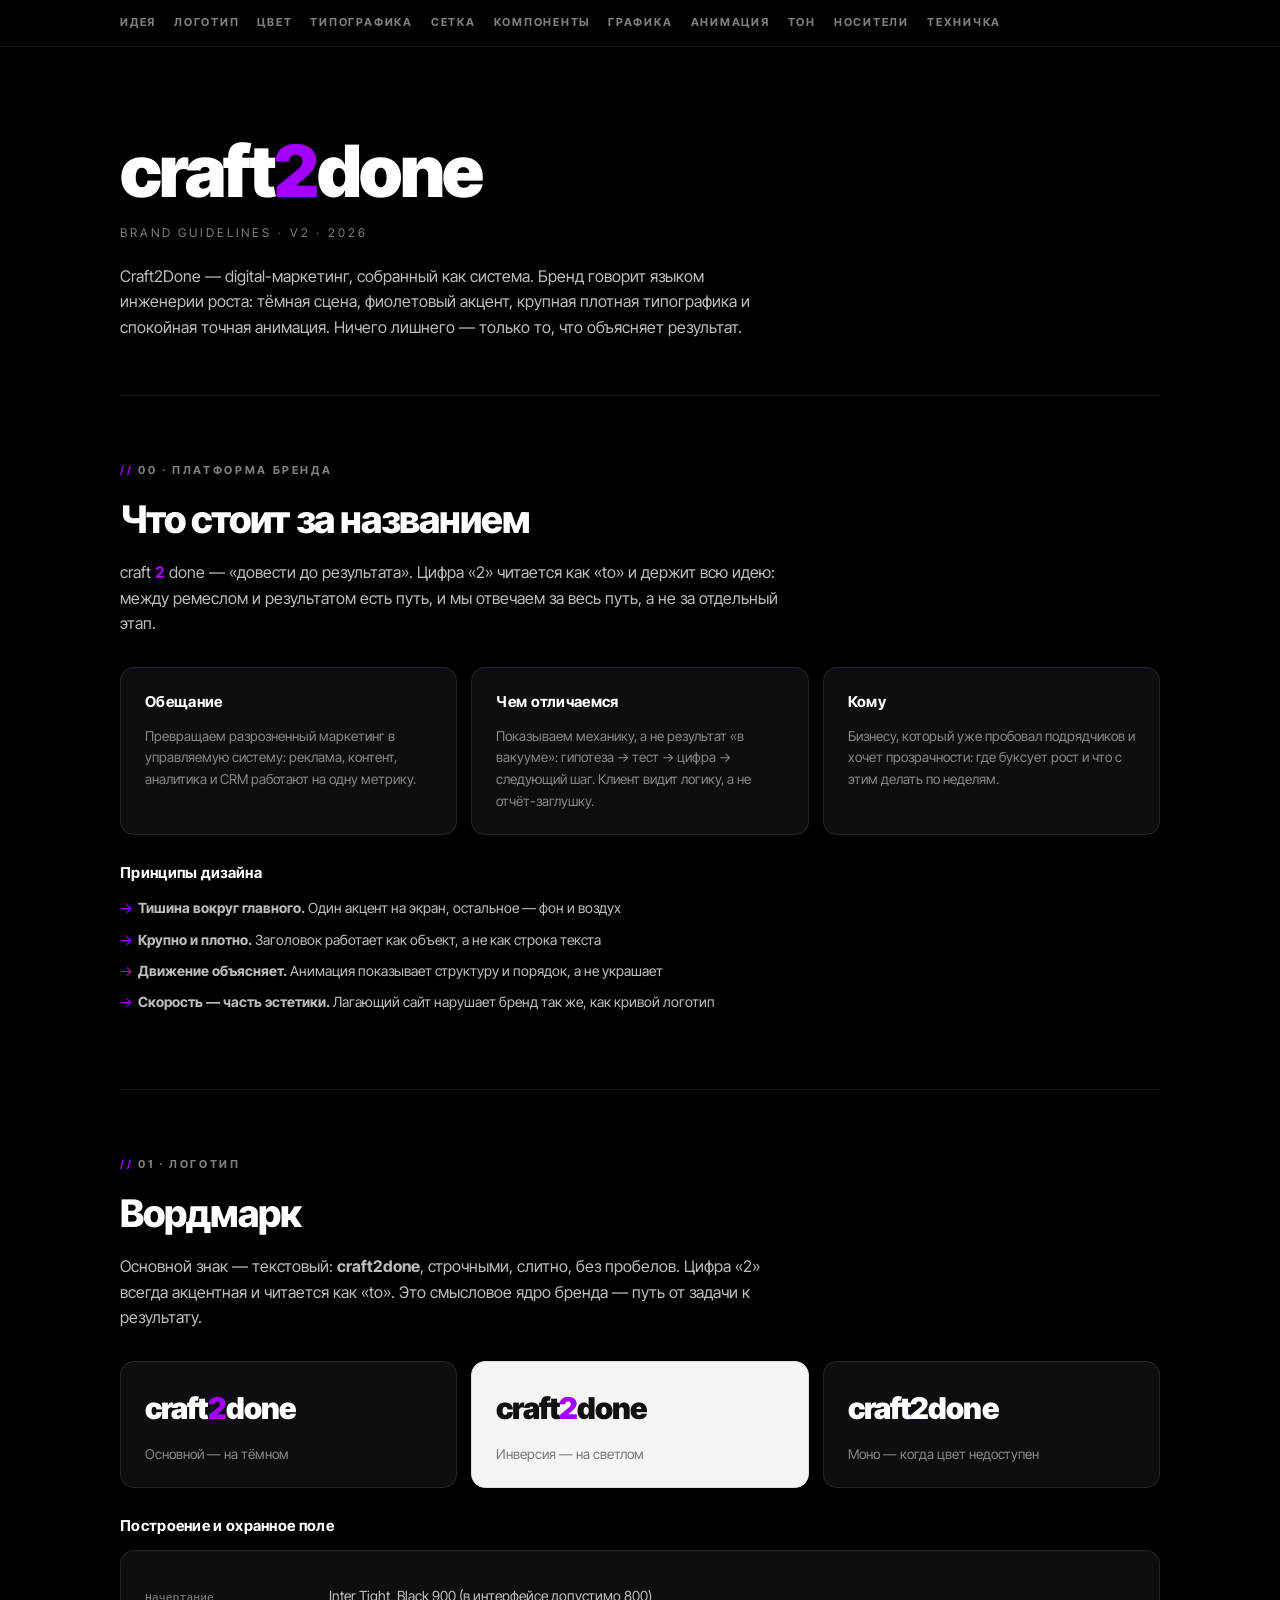
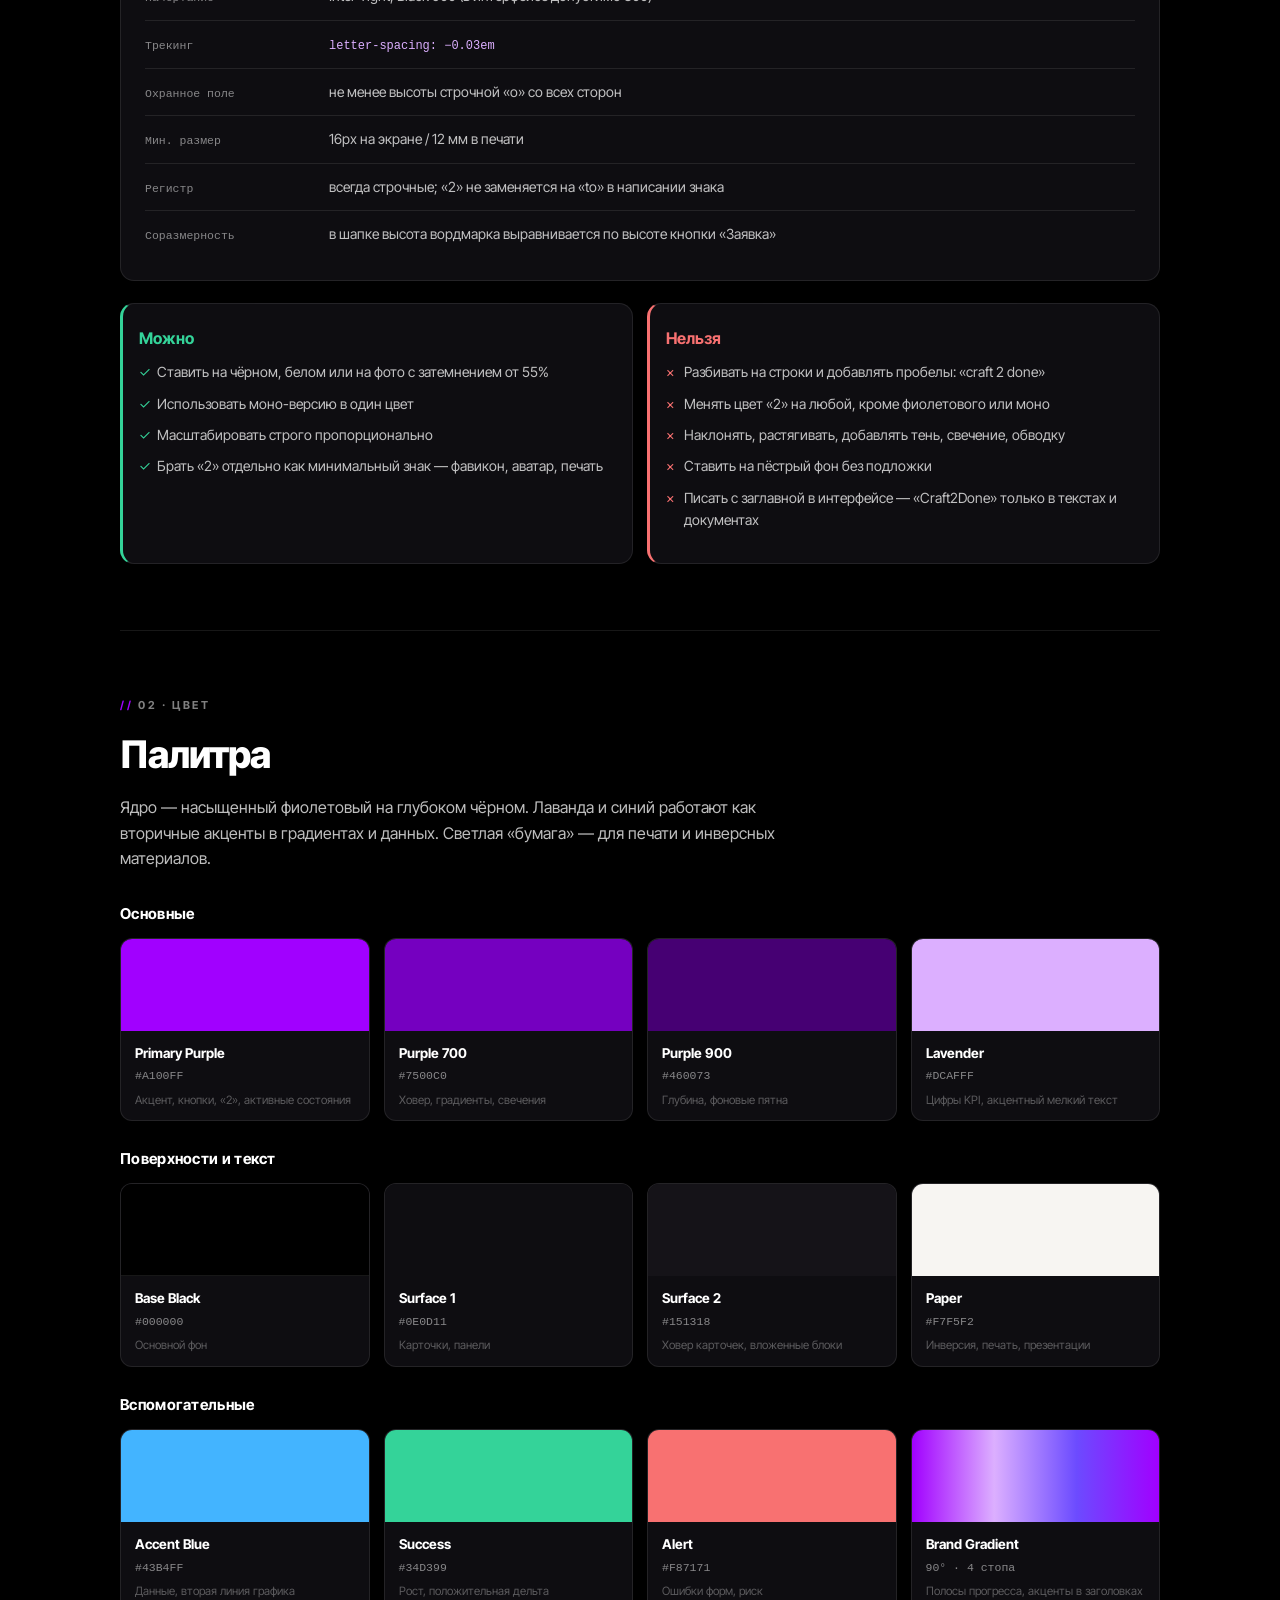
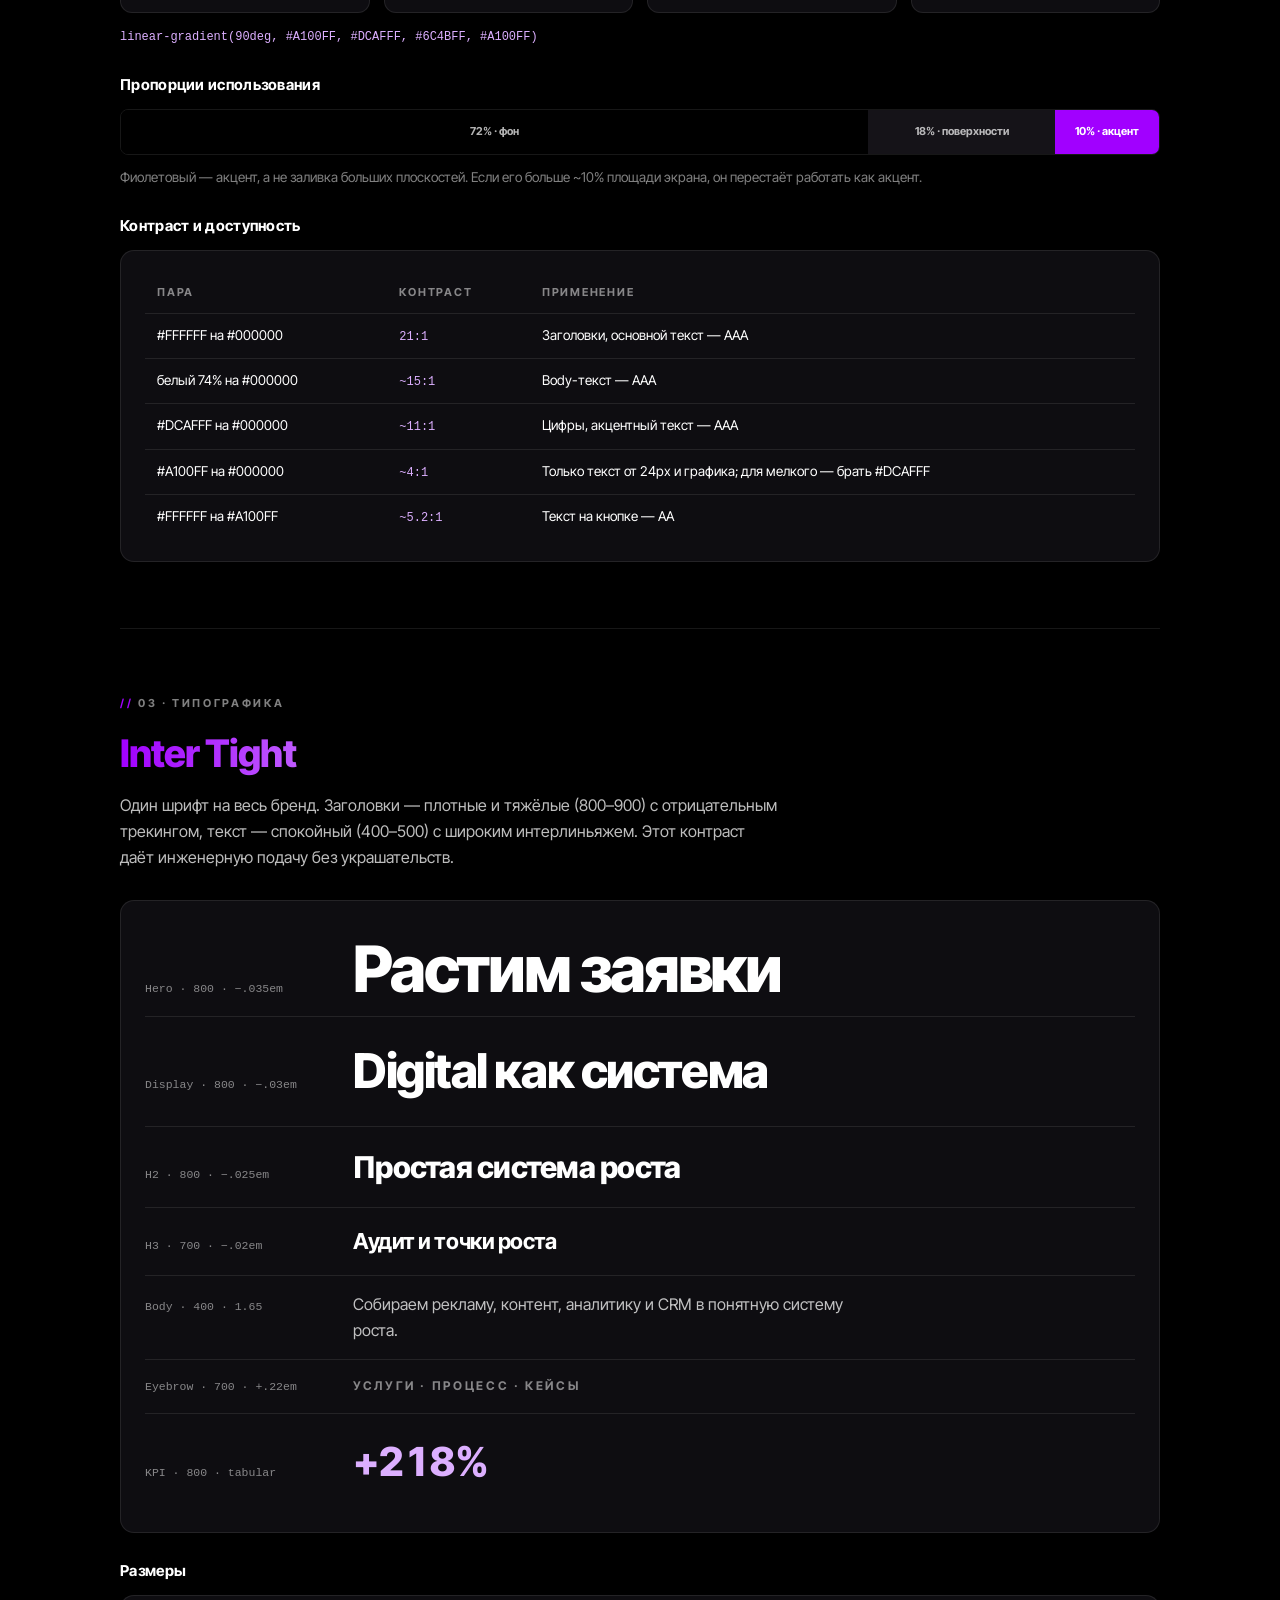
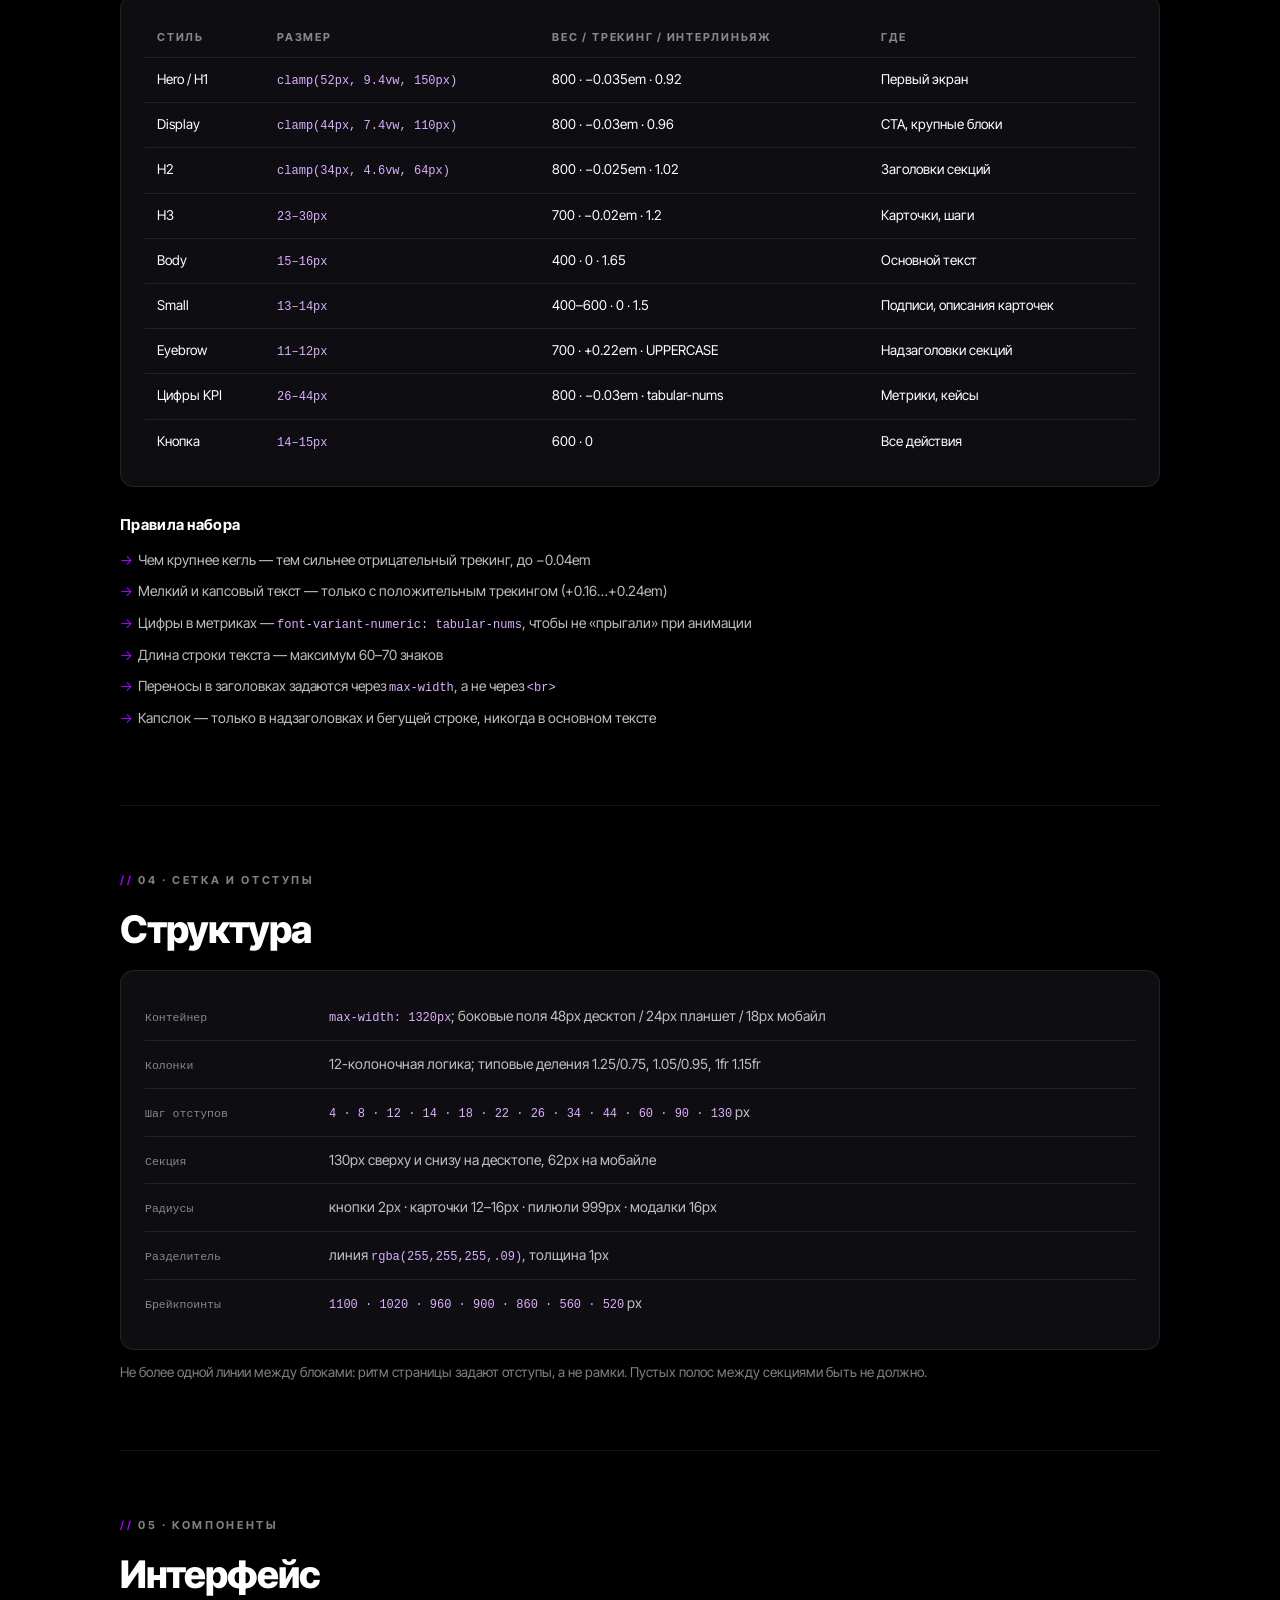
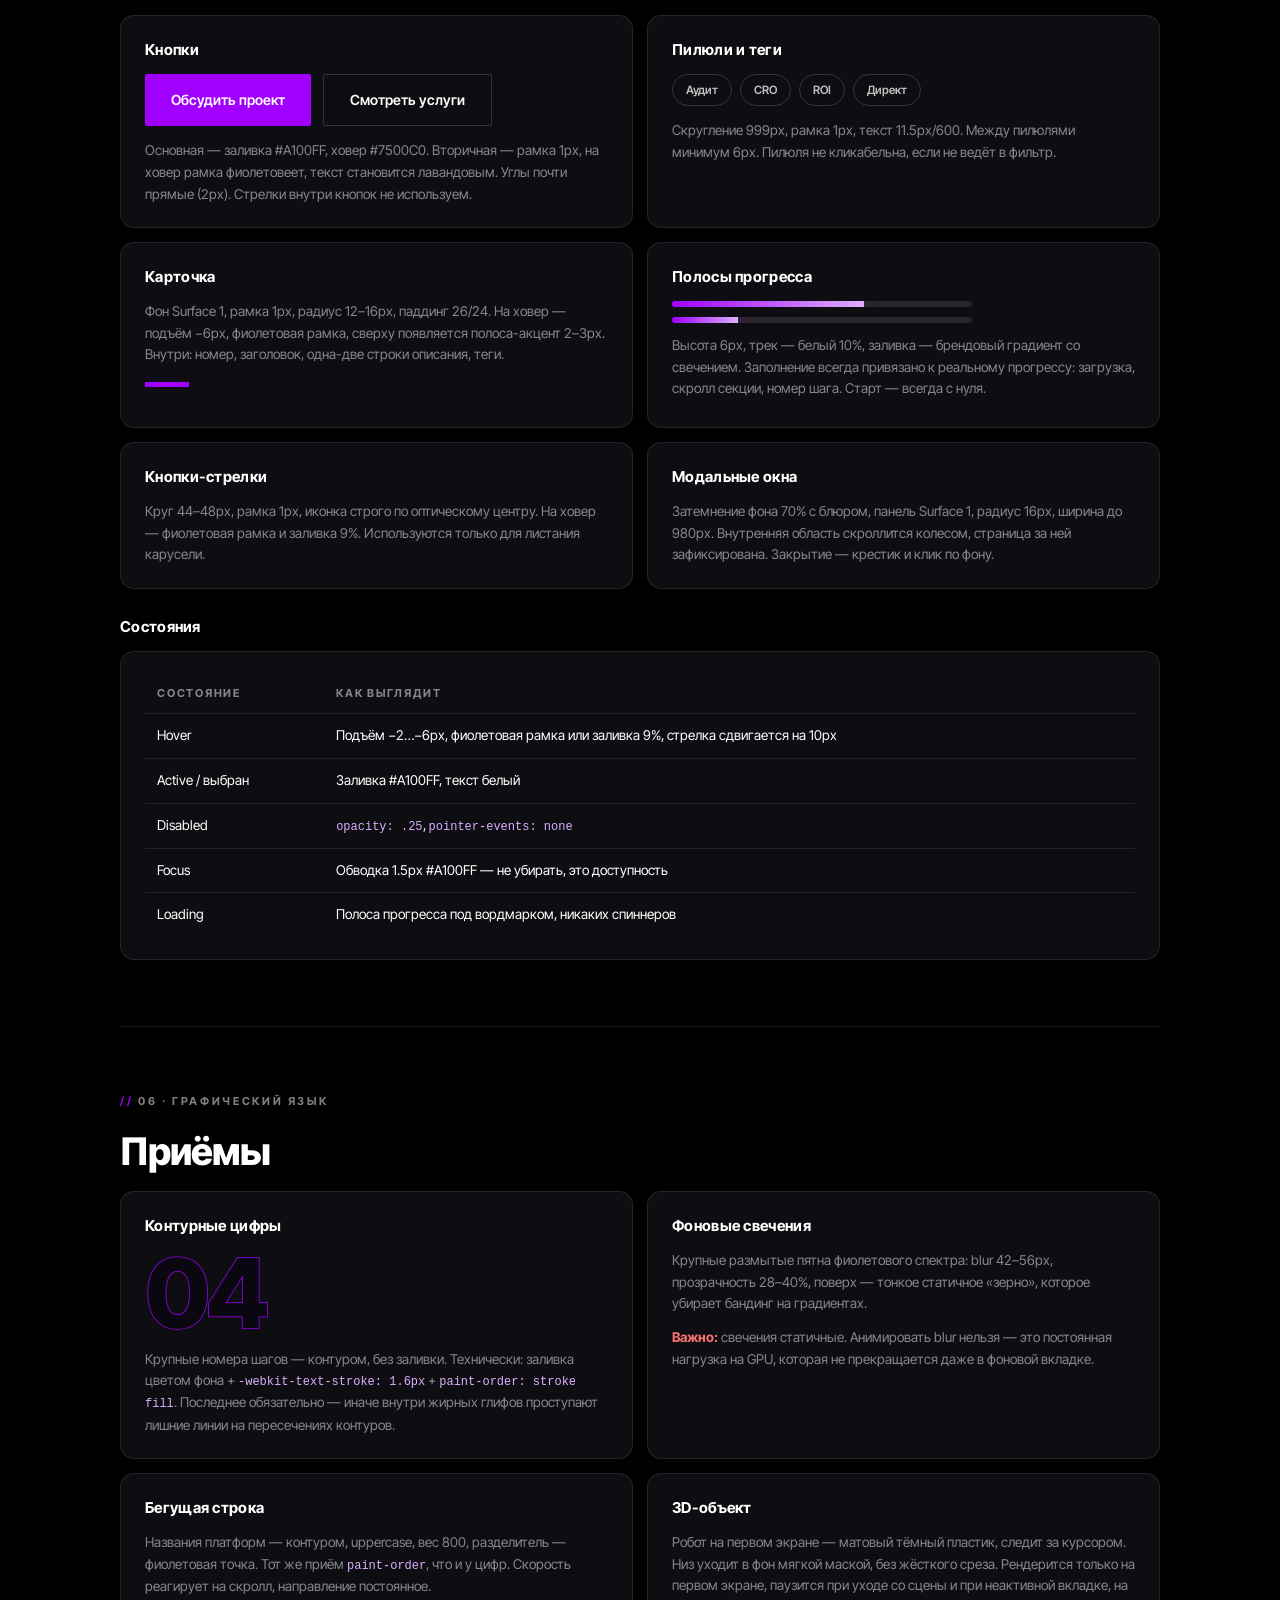
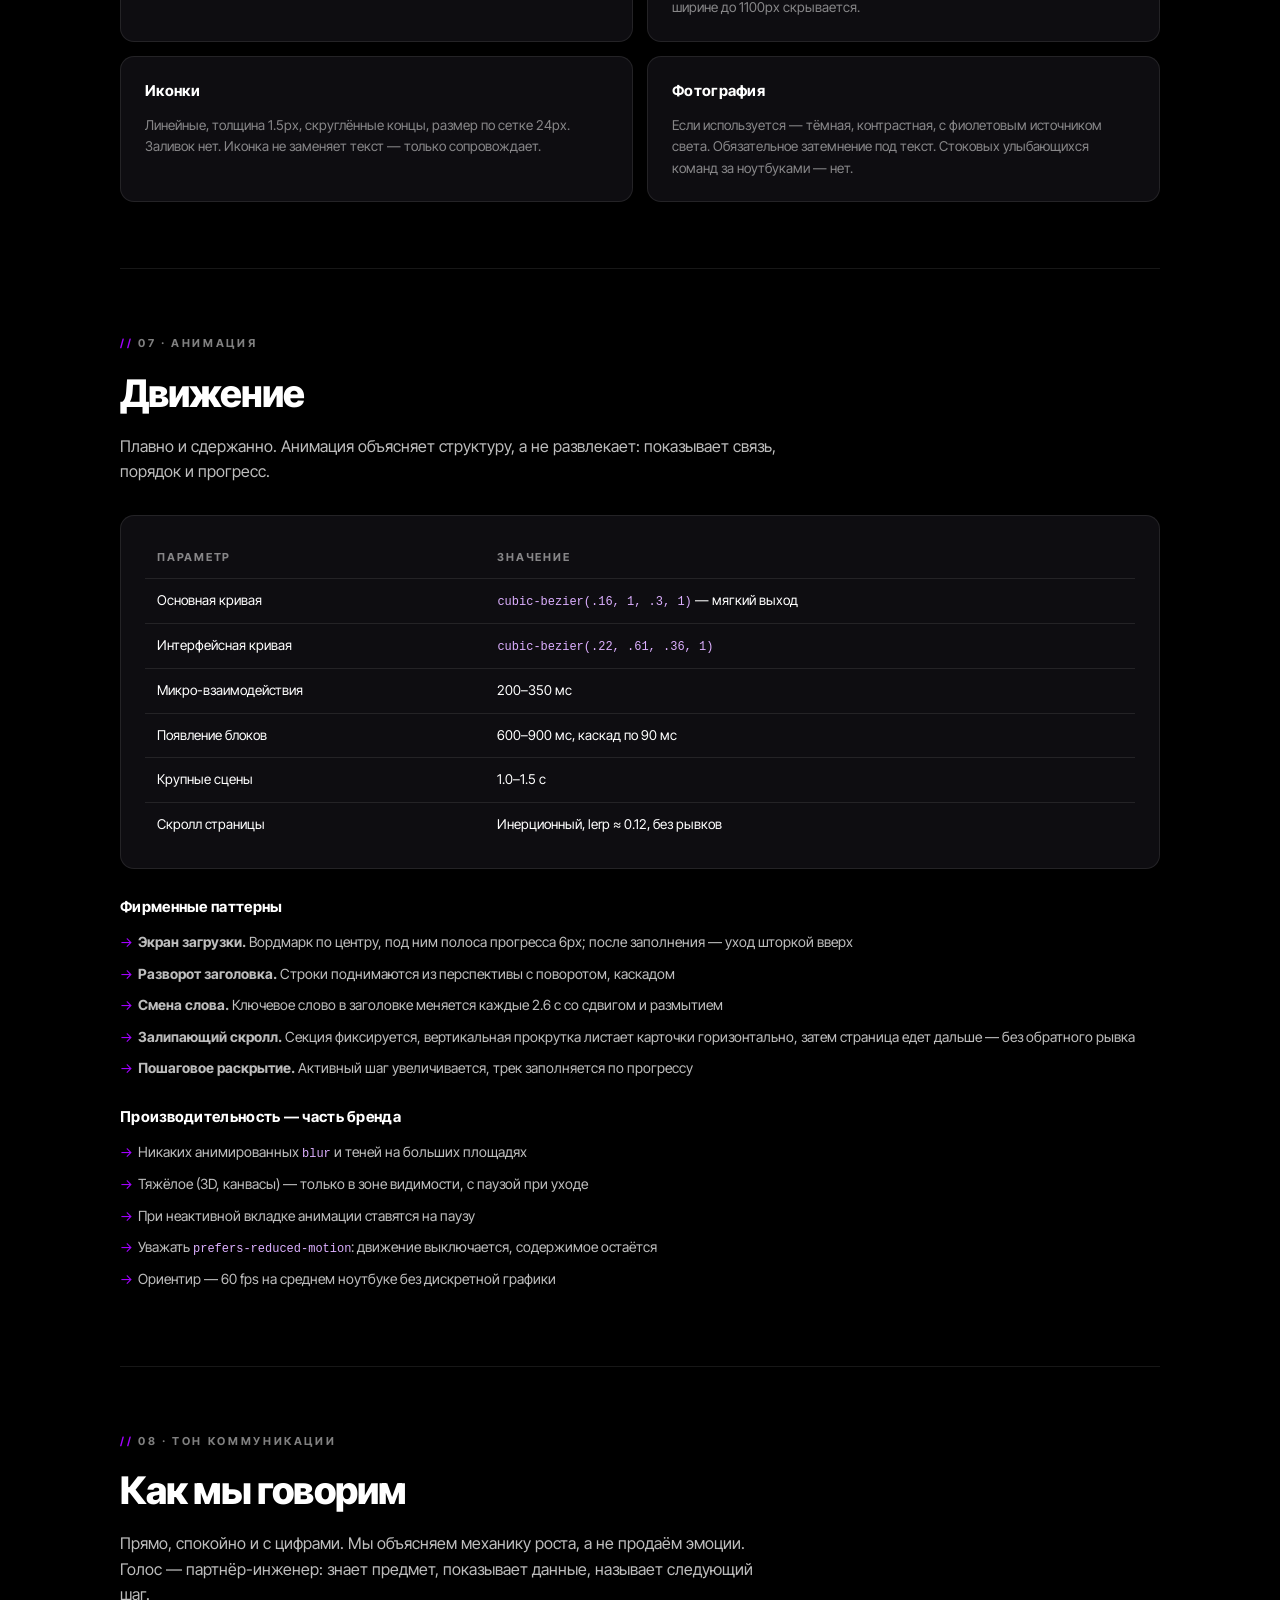
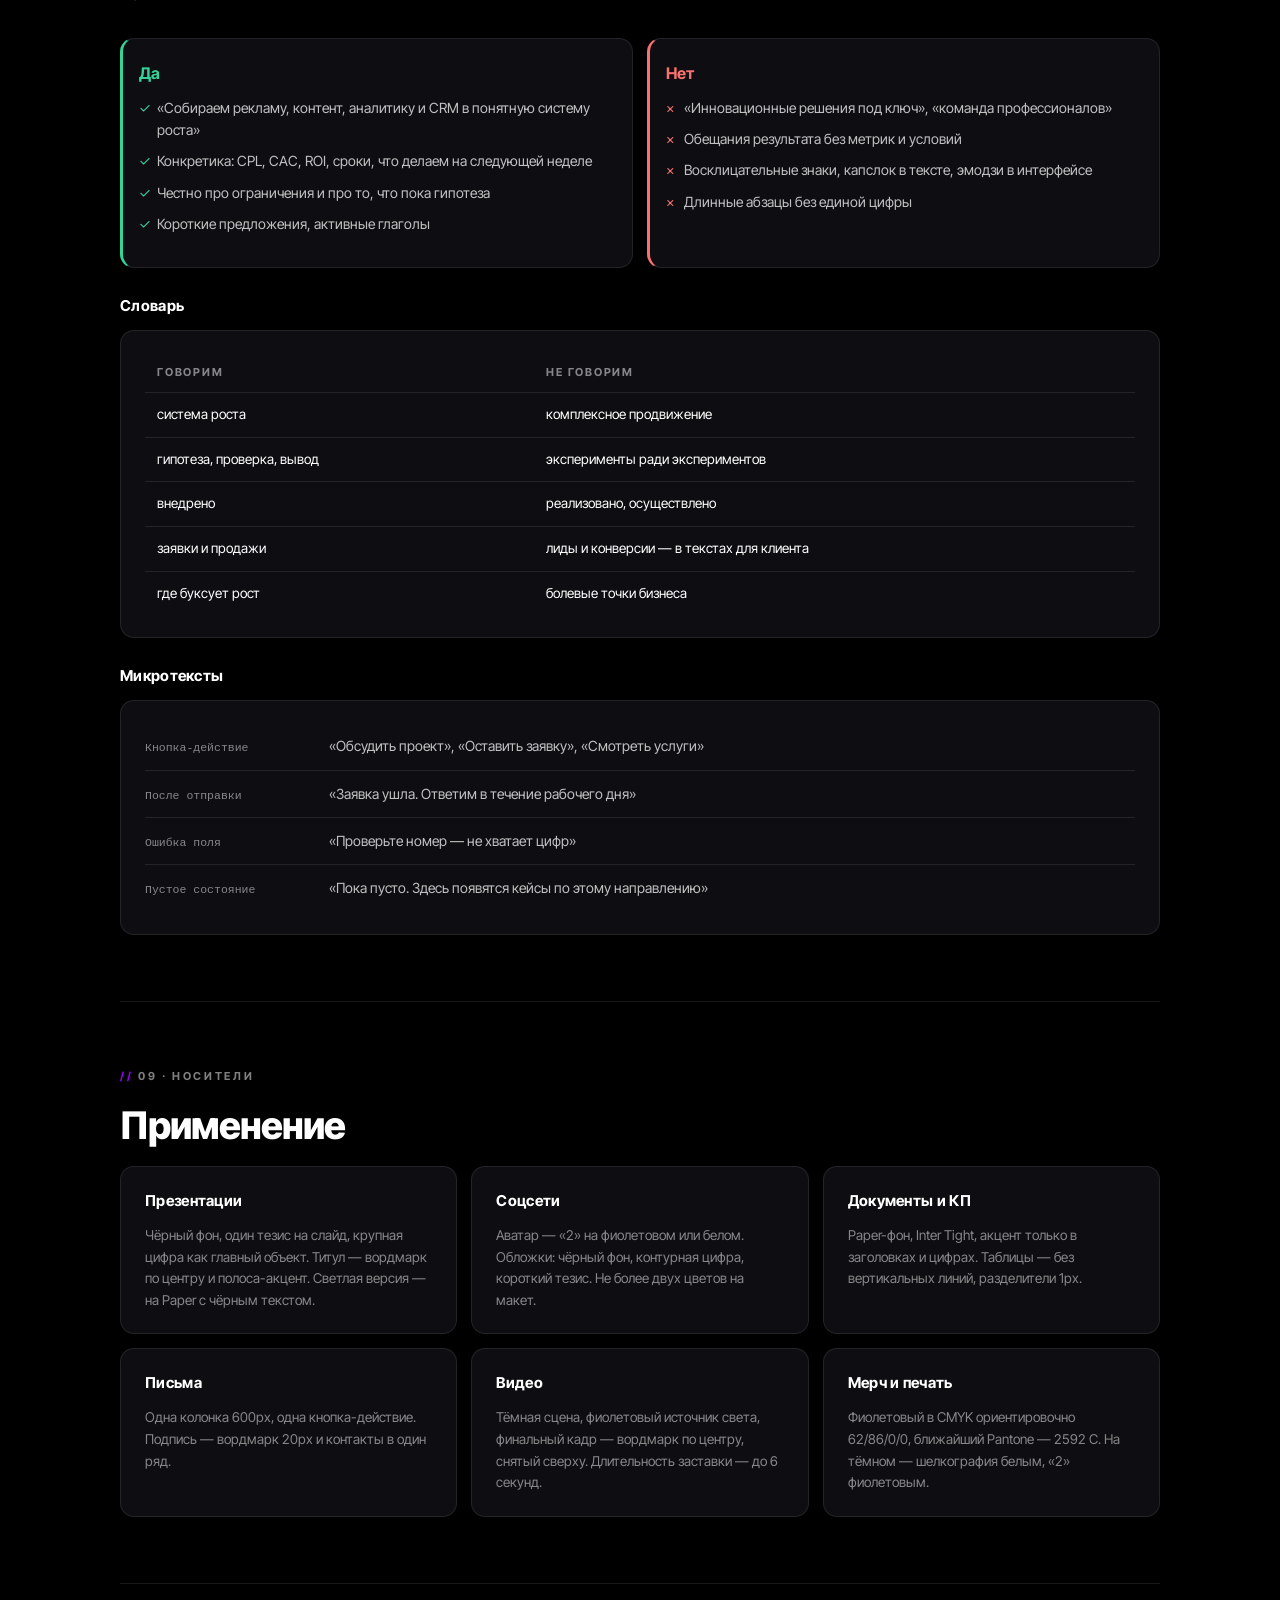
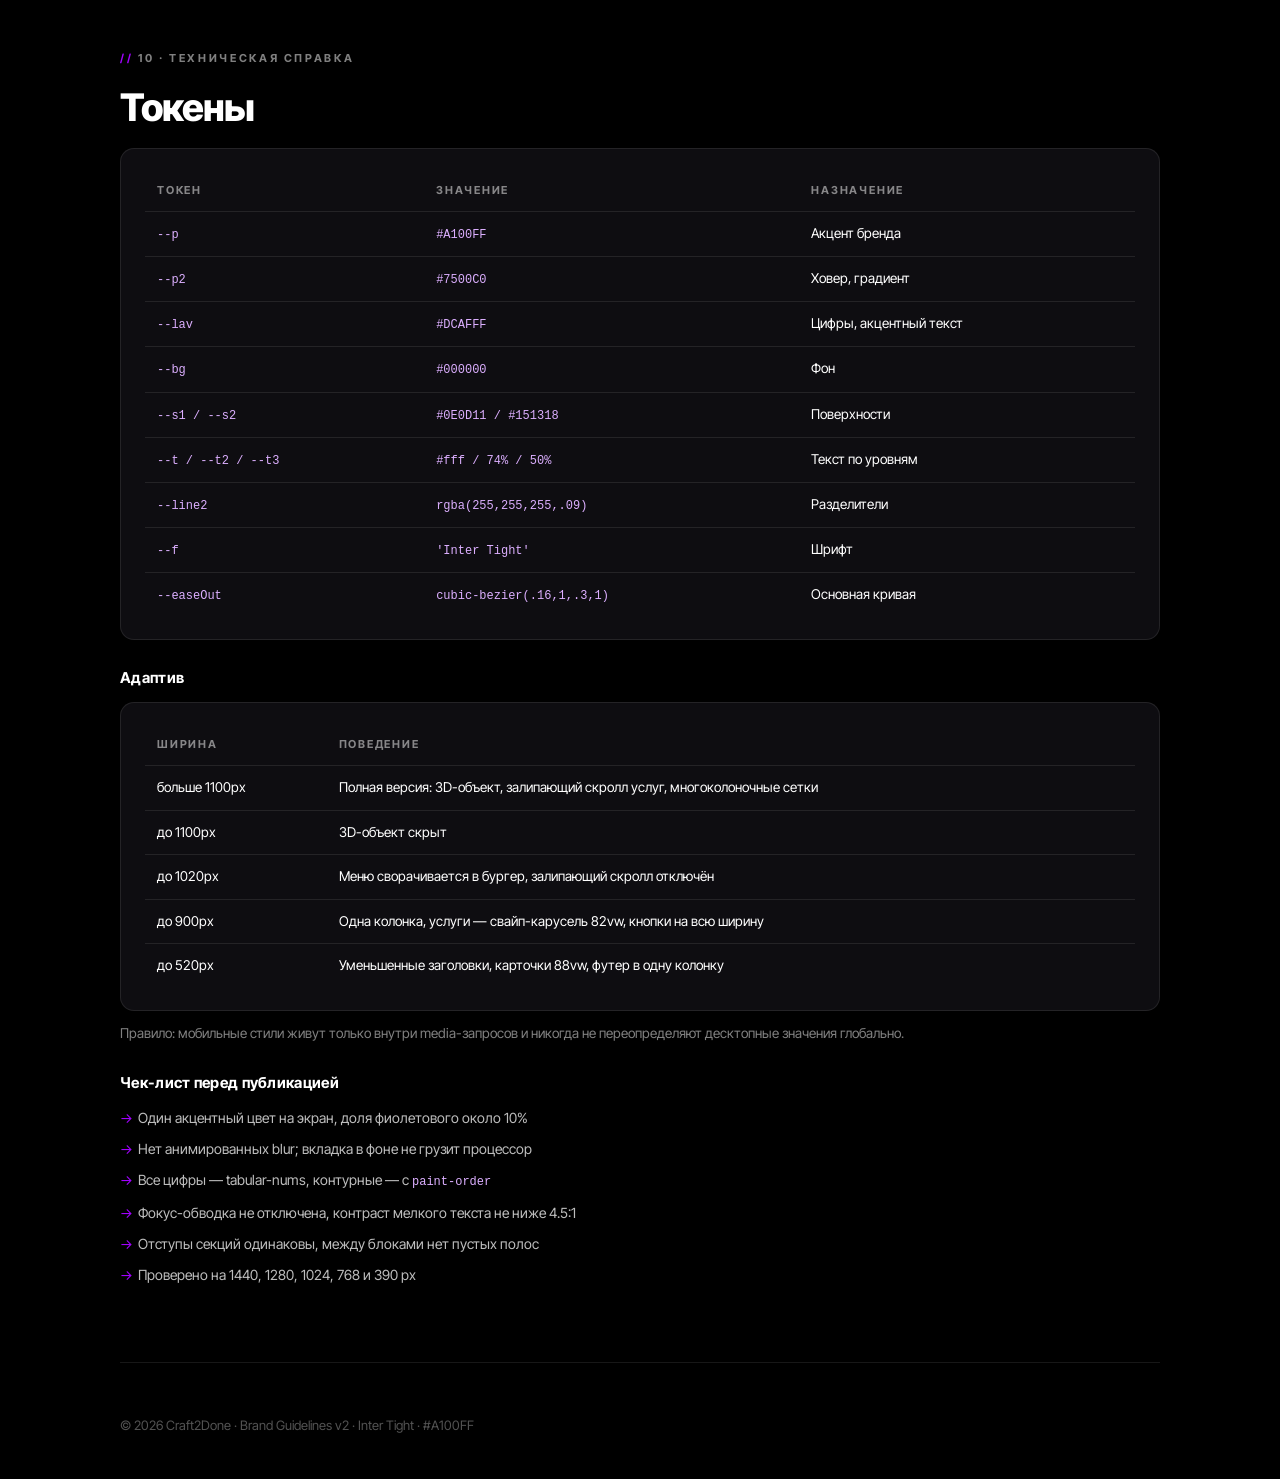
==== craft2done-brandbook.html @ d7978fb5 "Add site and brandbook" ====
<!DOCTYPE html>
<html lang="ru">
<head>
<meta charset="UTF-8">
<meta name="viewport" content="width=device-width, initial-scale=1.0">
<title>Craft2Done — Brandbook</title>
<link href="https://fonts.googleapis.com/css2?family=Inter+Tight:wght@400;500;600;700;800;900&display=swap" rel="stylesheet">
<style>
*{margin:0;padding:0;box-sizing:border-box}
:root{
  --bg:#000;--s1:#0E0D11;--s2:#151318;--s3:#1D1A22;
  --line:rgba(255,255,255,.16);--line2:rgba(255,255,255,.09);
  --p:#A100FF;--p2:#7500C0;--p3:#460073;--pd:#26003D;
  --lav:#DCAFFF;--lav2:#EFE2FF;--blue:#43B4FF;--paper:#F7F5F2;
  --ok:#34D399;--warn:#F87171;
  --t:#fff;--t2:rgba(255,255,255,.74);--t3:rgba(255,255,255,.5);--t4:rgba(255,255,255,.32);
  --f:'Inter Tight',system-ui,sans-serif;
}
html{scroll-behavior:smooth}
body{font-family:var(--f);background:var(--bg);color:var(--t);line-height:1.6;-webkit-font-smoothing:antialiased}
.wrap{max-width:1120px;margin:0 auto;padding:0 40px}
@media(max-width:640px){.wrap{padding:0 20px}}
a{color:inherit}

.tocbar{position:sticky;top:0;z-index:50;background:rgba(0,0,0,.84);backdrop-filter:blur(18px);border-bottom:1px solid var(--line2)}
.tocbar .wrap{display:flex;gap:18px;flex-wrap:wrap;padding-top:14px;padding-bottom:14px}
.tocbar a{font-size:11px;font-weight:700;letter-spacing:.16em;text-transform:uppercase;color:var(--t3);text-decoration:none;transition:color .2s}
.tocbar a:hover{color:var(--p)}

header.top{padding:88px 0 54px;border-bottom:1px solid var(--line2)}
.logo{font-size:clamp(40px,7vw,72px);font-weight:900;letter-spacing:-.035em;line-height:1}
.logo em{font-style:normal;color:var(--p)}
.sub{color:var(--t3);font-size:12px;letter-spacing:.24em;text-transform:uppercase;margin-top:16px}
.intro{color:var(--t2);max-width:640px;margin-top:22px;font-size:16px}

section{padding:66px 0;border-bottom:1px solid var(--line2)}
.eyebrow{font-size:11px;font-weight:700;letter-spacing:.24em;text-transform:uppercase;color:var(--t3);margin-bottom:10px}
.eyebrow::before{content:'// ';color:var(--p)}
h2{font-size:clamp(24px,3.2vw,38px);font-weight:800;letter-spacing:-.025em;margin-bottom:10px}
h3{font-size:15px;font-weight:700;letter-spacing:.02em;margin:26px 0 12px;color:var(--t)}
.lead{color:var(--t2);max-width:660px;margin-bottom:30px}
p.note{color:var(--t3);font-size:13.5px;margin-top:12px}

.grid{display:grid;gap:14px}
.g4{grid-template-columns:repeat(4,1fr)}.g3{grid-template-columns:repeat(3,1fr)}.g2{grid-template-columns:1fr 1fr}
@media(max-width:860px){.g4{grid-template-columns:1fr 1fr}.g3{grid-template-columns:1fr 1fr}}
@media(max-width:560px){.g4,.g3,.g2{grid-template-columns:1fr}}

.card{border:1px solid var(--line2);border-radius:14px;padding:22px 24px;background:var(--s1)}
.sw{border:1px solid var(--line2);border-radius:12px;overflow:hidden;background:var(--s1)}
.sw .chip{height:92px}
.sw .meta{padding:12px 14px}
.sw b{display:block;font-size:13.5px}
.sw span{display:block;font-family:ui-monospace,monospace;font-size:11.5px;color:var(--t3);margin-top:3px}
.sw i{display:block;font-style:normal;font-size:11.5px;color:var(--t4);margin-top:6px;line-height:1.45}

table{width:100%;border-collapse:collapse;font-size:13.5px}
th,td{text-align:left;padding:11px 12px;border-bottom:1px solid var(--line2);vertical-align:top}
tr:last-child td{border-bottom:0}
th{color:var(--t3);font-size:11px;letter-spacing:.16em;text-transform:uppercase;font-weight:700}
code{font-family:ui-monospace,monospace;font-size:12px;color:var(--lav)}

.type-row{display:flex;align-items:baseline;gap:18px;flex-wrap:wrap;padding:16px 0;border-top:1px solid var(--line2)}
.type-row:first-child{border-top:0}
.type-row .tag{font-family:ui-monospace,monospace;font-size:11.5px;color:var(--t3);min-width:190px}

.btn{display:inline-flex;align-items:center;gap:10px;font-size:14px;font-weight:600;padding:14px 26px;border-radius:2px;transition:all .3s;text-decoration:none}
.btn-p{background:var(--p);color:#fff}.btn-p:hover{background:var(--p2)}
.btn-o{border:1px solid var(--line);color:#fff}.btn-o:hover{border-color:var(--p);color:var(--lav)}
.pill{display:inline-flex;padding:6px 13px;border:1px solid var(--line);border-radius:999px;font-size:11.5px;font-weight:600;color:var(--t2)}
.rule{width:44px;height:5px;background:var(--p);margin:6px 0 18px}
.num-demo{font-size:96px;font-weight:800;letter-spacing:-.04em;line-height:.9;color:#0A0710;-webkit-text-stroke:1.6px rgba(161,0,255,.9);paint-order:stroke fill}
.grad{background:linear-gradient(90deg,var(--p),var(--lav),#6C4BFF,var(--p));-webkit-background-clip:text;background-clip:text;color:transparent}

.do{border-left:3px solid var(--ok);padding-left:16px}
.dont{border-left:3px solid var(--warn);padding-left:16px}
.list li{color:var(--t2);margin:9px 0;padding-left:18px;position:relative;font-size:14px;list-style:none}
.list li::before{content:'→';position:absolute;left:0;color:var(--p)}
.dont .list li::before{content:'×';color:var(--warn)}
.do .list li::before{content:'✓';color:var(--ok)}

.spec{display:flex;align-items:baseline;gap:14px;padding:12px 0;border-bottom:1px solid var(--line2);flex-wrap:wrap}
.spec:last-child{border-bottom:0}
.spec .k{font-family:ui-monospace,monospace;font-size:11.5px;color:var(--t3);min-width:170px}
.spec .v{font-size:14px;color:var(--t2);flex:1;min-width:220px}
.bar{height:6px;border-radius:99px;background:rgba(255,255,255,.1);overflow:hidden;max-width:300px;width:100%}
.bar i{display:block;height:100%;background:linear-gradient(90deg,var(--p),var(--lav));box-shadow:0 0 14px rgba(161,0,255,.7)}
.prop{display:flex;height:46px;border-radius:8px;overflow:hidden;border:1px solid var(--line2)}
.prop div{display:flex;align-items:center;justify-content:center;font-size:11px;font-weight:700;color:rgba(255,255,255,.7)}
footer{padding:52px 0 70px;color:var(--t4);font-size:13px}
</style>
</head>
<body>

<nav class="tocbar"><div class="wrap">
  <a href="#idea">Идея</a><a href="#logo">Логотип</a><a href="#color">Цвет</a><a href="#type">Типографика</a>
  <a href="#layout">Сетка</a><a href="#ui">Компоненты</a><a href="#graphics">Графика</a>
  <a href="#motion">Анимация</a><a href="#voice">Тон</a><a href="#apply">Носители</a><a href="#tech">Техничка</a>
</div></nav>

<div class="wrap">

<header class="top">
  <div class="logo">craft<em>2</em>done</div>
  <div class="sub">Brand Guidelines · v2 · 2026</div>
  <p class="intro">Craft2Done — digital-маркетинг, собранный как система. Бренд говорит языком инженерии роста: тёмная сцена, фиолетовый акцент, крупная плотная типографика и спокойная точная анимация. Ничего лишнего — только то, что объясняет результат.</p>
</header>

<!-- ИДЕЯ -->
<section id="idea">
  <div class="eyebrow">00 · Платформа бренда</div>
  <h2>Что стоит за названием</h2>
  <p class="lead">craft <b style="color:var(--p)">2</b> done — «довести до результата». Цифра «2» читается как «to» и держит всю идею: между ремеслом и результатом есть путь, и мы отвечаем за весь путь, а не за отдельный этап.</p>

  <div class="grid g3">
    <div class="card"><h3 style="margin-top:0">Обещание</h3><p class="note">Превращаем разрозненный маркетинг в управляемую систему: реклама, контент, аналитика и CRM работают на одну метрику.</p></div>
    <div class="card"><h3 style="margin-top:0">Чем отличаемся</h3><p class="note">Показываем механику, а не результат «в вакууме»: гипотеза → тест → цифра → следующий шаг. Клиент видит логику, а не отчёт-заглушку.</p></div>
    <div class="card"><h3 style="margin-top:0">Кому</h3><p class="note">Бизнесу, который уже пробовал подрядчиков и хочет прозрачности: где буксует рост и что с этим делать по неделям.</p></div>
  </div>

  <h3>Принципы дизайна</h3>
  <ul class="list">
    <li><b>Тишина вокруг главного.</b> Один акцент на экран, остальное — фон и воздух</li>
    <li><b>Крупно и плотно.</b> Заголовок работает как объект, а не как строка текста</li>
    <li><b>Движение объясняет.</b> Анимация показывает структуру и порядок, а не украшает</li>
    <li><b>Скорость — часть эстетики.</b> Лагающий сайт нарушает бренд так же, как кривой логотип</li>
  </ul>
</section>

<!-- ЛОГОТИП -->
<section id="logo">
  <div class="eyebrow">01 · Логотип</div>
  <h2>Вордмарк</h2>
  <p class="lead">Основной знак — текстовый: <b>craft2done</b>, строчными, слитно, без пробелов. Цифра «2» всегда акцентная и читается как «to». Это смысловое ядро бренда — путь от задачи к результату.</p>

  <div class="grid g3">
    <div class="card"><div style="font-size:30px;font-weight:900;letter-spacing:-.03em">craft<em style="font-style:normal;color:var(--p)">2</em>done</div><p class="note">Основной — на тёмном</p></div>
    <div class="card" style="background:var(--paper);border-color:#ddd"><div style="font-size:30px;font-weight:900;letter-spacing:-.03em;color:#111">craft<em style="font-style:normal;color:var(--p)">2</em>done</div><p class="note" style="color:#777">Инверсия — на светлом</p></div>
    <div class="card"><div style="font-size:30px;font-weight:900;letter-spacing:-.03em">craft<em style="font-style:normal">2</em>done</div><p class="note">Моно — когда цвет недоступен</p></div>
  </div>

  <h3>Построение и охранное поле</h3>
  <div class="card">
    <div class="spec"><span class="k">Начертание</span><span class="v">Inter Tight, Black 900 (в интерфейсе допустимо 800)</span></div>
    <div class="spec"><span class="k">Трекинг</span><span class="v"><code>letter-spacing: −0.03em</code></span></div>
    <div class="spec"><span class="k">Охранное поле</span><span class="v">не менее высоты строчной «o» со всех сторон</span></div>
    <div class="spec"><span class="k">Мин. размер</span><span class="v">16px на экране / 12 мм в печати</span></div>
    <div class="spec"><span class="k">Регистр</span><span class="v">всегда строчные; «2» не заменяется на «to» в написании знака</span></div>
    <div class="spec"><span class="k">Соразмерность</span><span class="v">в шапке высота вордмарка выравнивается по высоте кнопки «Заявка»</span></div>
  </div>

  <div class="grid g2" style="margin-top:22px">
    <div class="card do"><b style="color:var(--ok)">Можно</b><ul class="list" style="margin-top:10px">
      <li>Ставить на чёрном, белом или на фото с затемнением от 55%</li>
      <li>Использовать моно-версию в один цвет</li>
      <li>Масштабировать строго пропорционально</li>
      <li>Брать «2» отдельно как минимальный знак — фавикон, аватар, печать</li>
    </ul></div>
    <div class="card dont"><b style="color:var(--warn)">Нельзя</b><ul class="list" style="margin-top:10px">
      <li>Разбивать на строки и добавлять пробелы: «craft 2 done»</li>
      <li>Менять цвет «2» на любой, кроме фиолетового или моно</li>
      <li>Наклонять, растягивать, добавлять тень, свечение, обводку</li>
      <li>Ставить на пёстрый фон без подложки</li>
      <li>Писать с заглавной в интерфейсе — «Craft2Done» только в текстах и документах</li>
    </ul></div>
  </div>
</section>

<!-- ЦВЕТ -->
<section id="color">
  <div class="eyebrow">02 · Цвет</div>
  <h2>Палитра</h2>
  <p class="lead">Ядро — насыщенный фиолетовый на глубоком чёрном. Лаванда и синий работают как вторичные акценты в градиентах и данных. Светлая «бумага» — для печати и инверсных материалов.</p>

  <h3>Основные</h3>
  <div class="grid g4">
    <div class="sw"><div class="chip" style="background:#A100FF"></div><div class="meta"><b>Primary Purple</b><span>#A100FF</span><i>Акцент, кнопки, «2», активные состояния</i></div></div>
    <div class="sw"><div class="chip" style="background:#7500C0"></div><div class="meta"><b>Purple 700</b><span>#7500C0</span><i>Ховер, градиенты, свечения</i></div></div>
    <div class="sw"><div class="chip" style="background:#460073"></div><div class="meta"><b>Purple 900</b><span>#460073</span><i>Глубина, фоновые пятна</i></div></div>
    <div class="sw"><div class="chip" style="background:#DCAFFF"></div><div class="meta"><b>Lavender</b><span>#DCAFFF</span><i>Цифры KPI, акцентный мелкий текст</i></div></div>
  </div>

  <h3>Поверхности и текст</h3>
  <div class="grid g4">
    <div class="sw"><div class="chip" style="background:#000;border-bottom:1px solid var(--line2)"></div><div class="meta"><b>Base Black</b><span>#000000</span><i>Основной фон</i></div></div>
    <div class="sw"><div class="chip" style="background:#0E0D11"></div><div class="meta"><b>Surface 1</b><span>#0E0D11</span><i>Карточки, панели</i></div></div>
    <div class="sw"><div class="chip" style="background:#151318"></div><div class="meta"><b>Surface 2</b><span>#151318</span><i>Ховер карточек, вложенные блоки</i></div></div>
    <div class="sw"><div class="chip" style="background:#F7F5F2"></div><div class="meta"><b>Paper</b><span>#F7F5F2</span><i>Инверсия, печать, презентации</i></div></div>
  </div>

  <h3>Вспомогательные</h3>
  <div class="grid g4">
    <div class="sw"><div class="chip" style="background:#43B4FF"></div><div class="meta"><b>Accent Blue</b><span>#43B4FF</span><i>Данные, вторая линия графика</i></div></div>
    <div class="sw"><div class="chip" style="background:#34D399"></div><div class="meta"><b>Success</b><span>#34D399</span><i>Рост, положительная дельта</i></div></div>
    <div class="sw"><div class="chip" style="background:#F87171"></div><div class="meta"><b>Alert</b><span>#F87171</span><i>Ошибки форм, риск</i></div></div>
    <div class="sw"><div class="chip" style="background:linear-gradient(90deg,#A100FF,#DCAFFF,#6C4BFF,#A100FF)"></div><div class="meta"><b>Brand Gradient</b><span>90° · 4 стопа</span><i>Полосы прогресса, акценты в заголовках</i></div></div>
  </div>
  <p class="note"><code>linear-gradient(90deg, #A100FF, #DCAFFF, #6C4BFF, #A100FF)</code></p>

  <h3>Пропорции использования</h3>
  <div class="prop">
    <div style="background:#000;flex:72">72% · фон</div>
    <div style="background:#151318;flex:18">18% · поверхности</div>
    <div style="background:#A100FF;flex:10;color:#fff">10% · акцент</div>
  </div>
  <p class="note">Фиолетовый — акцент, а не заливка больших плоскостей. Если его больше ~10% площади экрана, он перестаёт работать как акцент.</p>

  <h3>Контраст и доступность</h3>
  <div class="card">
    <table>
      <tr><th>Пара</th><th>Контраст</th><th>Применение</th></tr>
      <tr><td>#FFFFFF на #000000</td><td><code>21:1</code></td><td>Заголовки, основной текст — AAA</td></tr>
      <tr><td>белый 74% на #000000</td><td><code>~15:1</code></td><td>Body-текст — AAA</td></tr>
      <tr><td>#DCAFFF на #000000</td><td><code>~11:1</code></td><td>Цифры, акцентный текст — AAA</td></tr>
      <tr><td>#A100FF на #000000</td><td><code>~4:1</code></td><td>Только текст от 24px и графика; для мелкого — брать #DCAFFF</td></tr>
      <tr><td>#FFFFFF на #A100FF</td><td><code>~5.2:1</code></td><td>Текст на кнопке — AA</td></tr>
    </table>
  </div>
</section>

<!-- ТИПОГРАФИКА -->
<section id="type">
  <div class="eyebrow">03 · Типографика</div>
  <h2 class="grad">Inter Tight</h2>
  <p class="lead">Один шрифт на весь бренд. Заголовки — плотные и тяжёлые (800–900) с отрицательным трекингом, текст — спокойный (400–500) с широким интерлиньяжем. Этот контраст даёт инженерную подачу без украшательств.</p>

  <div class="card">
    <div class="type-row"><span class="tag">Hero · 800 · −.035em</span><span style="font-size:clamp(34px,5vw,64px);font-weight:800;letter-spacing:-.035em;line-height:.95">Растим заявки</span></div>
    <div class="type-row"><span class="tag">Display · 800 · −.03em</span><span style="font-size:clamp(28px,4vw,48px);font-weight:800;letter-spacing:-.03em">Digital как система</span></div>
    <div class="type-row"><span class="tag">H2 · 800 · −.025em</span><span style="font-size:30px;font-weight:800;letter-spacing:-.025em">Простая система роста</span></div>
    <div class="type-row"><span class="tag">H3 · 700 · −.02em</span><span style="font-size:22px;font-weight:700;letter-spacing:-.02em">Аудит и точки роста</span></div>
    <div class="type-row"><span class="tag">Body · 400 · 1.65</span><span style="font-size:16px;color:var(--t2);max-width:520px">Собираем рекламу, контент, аналитику и CRM в понятную систему роста.</span></div>
    <div class="type-row"><span class="tag">Eyebrow · 700 · +.22em</span><span style="font-size:12px;font-weight:700;letter-spacing:.22em;text-transform:uppercase;color:var(--t3)">услуги · процесс · кейсы</span></div>
    <div class="type-row"><span class="tag">KPI · 800 · tabular</span><span style="font-size:40px;font-weight:800;letter-spacing:-.03em;font-variant-numeric:tabular-nums;color:var(--lav)">+218%</span></div>
  </div>

  <h3>Размеры</h3>
  <div class="card">
    <table>
      <tr><th>Стиль</th><th>Размер</th><th>Вес / трекинг / интерлиньяж</th><th>Где</th></tr>
      <tr><td>Hero / H1</td><td><code>clamp(52px, 9.4vw, 150px)</code></td><td>800 · −0.035em · 0.92</td><td>Первый экран</td></tr>
      <tr><td>Display</td><td><code>clamp(44px, 7.4vw, 110px)</code></td><td>800 · −0.03em · 0.96</td><td>CTA, крупные блоки</td></tr>
      <tr><td>H2</td><td><code>clamp(34px, 4.6vw, 64px)</code></td><td>800 · −0.025em · 1.02</td><td>Заголовки секций</td></tr>
      <tr><td>H3</td><td><code>23–30px</code></td><td>700 · −0.02em · 1.2</td><td>Карточки, шаги</td></tr>
      <tr><td>Body</td><td><code>15–16px</code></td><td>400 · 0 · 1.65</td><td>Основной текст</td></tr>
      <tr><td>Small</td><td><code>13–14px</code></td><td>400–600 · 0 · 1.5</td><td>Подписи, описания карточек</td></tr>
      <tr><td>Eyebrow</td><td><code>11–12px</code></td><td>700 · +0.22em · UPPERCASE</td><td>Надзаголовки секций</td></tr>
      <tr><td>Цифры KPI</td><td><code>26–44px</code></td><td>800 · −0.03em · tabular-nums</td><td>Метрики, кейсы</td></tr>
      <tr><td>Кнопка</td><td><code>14–15px</code></td><td>600 · 0</td><td>Все действия</td></tr>
    </table>
  </div>

  <h3>Правила набора</h3>
  <ul class="list">
    <li>Чем крупнее кегль — тем сильнее отрицательный трекинг, до −0.04em</li>
    <li>Мелкий и капсовый текст — только с положительным трекингом (+0.16…+0.24em)</li>
    <li>Цифры в метриках — <code>font-variant-numeric: tabular-nums</code>, чтобы не «прыгали» при анимации</li>
    <li>Длина строки текста — максимум 60–70 знаков</li>
    <li>Переносы в заголовках задаются через <code>max-width</code>, а не через <code>&lt;br&gt;</code></li>
    <li>Капслок — только в надзаголовках и бегущей строке, никогда в основном тексте</li>
  </ul>
</section>

<!-- СЕТКА -->
<section id="layout">
  <div class="eyebrow">04 · Сетка и отступы</div>
  <h2>Структура</h2>
  <div class="card">
    <div class="spec"><span class="k">Контейнер</span><span class="v"><code>max-width: 1320px</code>; боковые поля 48px десктоп / 24px планшет / 18px мобайл</span></div>
    <div class="spec"><span class="k">Колонки</span><span class="v">12-колоночная логика; типовые деления 1.25/0.75, 1.05/0.95, 1fr 1.15fr</span></div>
    <div class="spec"><span class="k">Шаг отступов</span><span class="v"><code>4 · 8 · 12 · 14 · 18 · 22 · 26 · 34 · 44 · 60 · 90 · 130</code> px</span></div>
    <div class="spec"><span class="k">Секция</span><span class="v">130px сверху и снизу на десктопе, 62px на мобайле</span></div>
    <div class="spec"><span class="k">Радиусы</span><span class="v">кнопки 2px · карточки 12–16px · пилюли 999px · модалки 16px</span></div>
    <div class="spec"><span class="k">Разделитель</span><span class="v">линия <code>rgba(255,255,255,.09)</code>, толщина 1px</span></div>
    <div class="spec"><span class="k">Брейкпоинты</span><span class="v"><code>1100 · 1020 · 960 · 900 · 860 · 560 · 520</code> px</span></div>
  </div>
  <p class="note">Не более одной линии между блоками: ритм страницы задают отступы, а не рамки. Пустых полос между секциями быть не должно.</p>
</section>

<!-- КОМПОНЕНТЫ -->
<section id="ui">
  <div class="eyebrow">05 · Компоненты</div>
  <h2>Интерфейс</h2>

  <div class="grid g2">
    <div class="card">
      <h3 style="margin-top:0">Кнопки</h3>
      <div style="display:flex;gap:12px;flex-wrap:wrap;margin-bottom:14px">
        <span class="btn btn-p">Обсудить проект</span>
        <span class="btn btn-o">Смотреть услуги</span>
      </div>
      <p class="note">Основная — заливка #A100FF, ховер #7500C0. Вторичная — рамка 1px, на ховер рамка фиолетовеет, текст становится лавандовым. Углы почти прямые (2px). Стрелки внутри кнопок не используем.</p>
    </div>
    <div class="card">
      <h3 style="margin-top:0">Пилюли и теги</h3>
      <div style="display:flex;gap:8px;flex-wrap:wrap;margin-bottom:14px">
        <span class="pill">Аудит</span><span class="pill">CRO</span><span class="pill">ROI</span><span class="pill">Директ</span>
      </div>
      <p class="note">Скругление 999px, рамка 1px, текст 11.5px/600. Между пилюлями минимум 6px. Пилюля не кликабельна, если не ведёт в фильтр.</p>
    </div>
  </div>

  <div class="grid g2" style="margin-top:14px">
    <div class="card">
      <h3 style="margin-top:0">Карточка</h3>
      <p class="note">Фон Surface 1, рамка 1px, радиус 12–16px, паддинг 26/24. На ховер — подъём −6px, фиолетовая рамка, сверху появляется полоса-акцент 2–3px. Внутри: номер, заголовок, одна-две строки описания, теги.</p>
      <div class="rule" style="margin-top:16px"></div>
    </div>
    <div class="card">
      <h3 style="margin-top:0">Полосы прогресса</h3>
      <div class="bar" style="margin-bottom:10px"><i style="width:64%"></i></div>
      <div class="bar"><i style="width:22%"></i></div>
      <p class="note">Высота 6px, трек — белый 10%, заливка — брендовый градиент со свечением. Заполнение всегда привязано к реальному прогрессу: загрузка, скролл секции, номер шага. Старт — всегда с нуля.</p>
    </div>
  </div>

  <div class="grid g2" style="margin-top:14px">
    <div class="card">
      <h3 style="margin-top:0">Кнопки-стрелки</h3>
      <p class="note">Круг 44–48px, рамка 1px, иконка строго по оптическому центру. На ховер — фиолетовая рамка и заливка 9%. Используются только для листания карусели.</p>
    </div>
    <div class="card">
      <h3 style="margin-top:0">Модальные окна</h3>
      <p class="note">Затемнение фона 70% с блюром, панель Surface 1, радиус 16px, ширина до 980px. Внутренняя область скроллится колесом, страница за ней зафиксирована. Закрытие — крестик и клик по фону.</p>
    </div>
  </div>

  <h3>Состояния</h3>
  <div class="card">
    <table>
      <tr><th>Состояние</th><th>Как выглядит</th></tr>
      <tr><td>Hover</td><td>Подъём −2…−6px, фиолетовая рамка или заливка 9%, стрелка сдвигается на 10px</td></tr>
      <tr><td>Active / выбран</td><td>Заливка #A100FF, текст белый</td></tr>
      <tr><td>Disabled</td><td><code>opacity: .25</code>, <code>pointer-events: none</code></td></tr>
      <tr><td>Focus</td><td>Обводка 1.5px #A100FF — не убирать, это доступность</td></tr>
      <tr><td>Loading</td><td>Полоса прогресса под вордмарком, никаких спиннеров</td></tr>
    </table>
  </div>
</section>

<!-- ГРАФИКА -->
<section id="graphics">
  <div class="eyebrow">06 · Графический язык</div>
  <h2>Приёмы</h2>

  <div class="grid g2">
    <div class="card">
      <h3 style="margin-top:0">Контурные цифры</h3>
      <div class="num-demo">04</div>
      <p class="note">Крупные номера шагов — контуром, без заливки. Технически: заливка цветом фона + <code>-webkit-text-stroke: 1.6px</code> + <code>paint-order: stroke fill</code>. Последнее обязательно — иначе внутри жирных глифов проступают лишние линии на пересечениях контуров.</p>
    </div>
    <div class="card">
      <h3 style="margin-top:0">Фоновые свечения</h3>
      <p class="note">Крупные размытые пятна фиолетового спектра: blur 42–56px, прозрачность 28–40%, поверх — тонкое статичное «зерно», которое убирает бандинг на градиентах.</p>
      <p class="note"><b style="color:var(--warn)">Важно:</b> свечения статичные. Анимировать blur нельзя — это постоянная нагрузка на GPU, которая не прекращается даже в фоновой вкладке.</p>
    </div>
  </div>

  <div class="grid g2" style="margin-top:14px">
    <div class="card">
      <h3 style="margin-top:0">Бегущая строка</h3>
      <p class="note">Названия платформ — контуром, uppercase, вес 800, разделитель — фиолетовая точка. Тот же приём <code>paint-order</code>, что и у цифр. Скорость реагирует на скролл, направление постоянное.</p>
    </div>
    <div class="card">
      <h3 style="margin-top:0">3D-объект</h3>
      <p class="note">Робот на первом экране — матовый тёмный пластик, следит за курсором. Низ уходит в фон мягкой маской, без жёсткого среза. Рендерится только на первом экране, паузится при уходе со сцены и при неактивной вкладке, на ширине до 1100px скрывается.</p>
    </div>
  </div>

  <div class="grid g2" style="margin-top:14px">
    <div class="card">
      <h3 style="margin-top:0">Иконки</h3>
      <p class="note">Линейные, толщина 1.5px, скруглённые концы, размер по сетке 24px. Заливок нет. Иконка не заменяет текст — только сопровождает.</p>
    </div>
    <div class="card">
      <h3 style="margin-top:0">Фотография</h3>
      <p class="note">Если используется — тёмная, контрастная, с фиолетовым источником света. Обязательное затемнение под текст. Стоковых улыбающихся команд за ноутбуками — нет.</p>
    </div>
  </div>
</section>

<!-- АНИМАЦИЯ -->
<section id="motion">
  <div class="eyebrow">07 · Анимация</div>
  <h2>Движение</h2>
  <p class="lead">Плавно и сдержанно. Анимация объясняет структуру, а не развлекает: показывает связь, порядок и прогресс.</p>

  <div class="card">
    <table>
      <tr><th>Параметр</th><th>Значение</th></tr>
      <tr><td>Основная кривая</td><td><code>cubic-bezier(.16, 1, .3, 1)</code> — мягкий выход</td></tr>
      <tr><td>Интерфейсная кривая</td><td><code>cubic-bezier(.22, .61, .36, 1)</code></td></tr>
      <tr><td>Микро-взаимодействия</td><td>200–350 мс</td></tr>
      <tr><td>Появление блоков</td><td>600–900 мс, каскад по 90 мс</td></tr>
      <tr><td>Крупные сцены</td><td>1.0–1.5 с</td></tr>
      <tr><td>Скролл страницы</td><td>Инерционный, lerp ≈ 0.12, без рывков</td></tr>
    </table>
  </div>

  <h3>Фирменные паттерны</h3>
  <ul class="list">
    <li><b>Экран загрузки.</b> Вордмарк по центру, под ним полоса прогресса 6px; после заполнения — уход шторкой вверх</li>
    <li><b>Разворот заголовка.</b> Строки поднимаются из перспективы с поворотом, каскадом</li>
    <li><b>Смена слова.</b> Ключевое слово в заголовке меняется каждые 2.6 с со сдвигом и размытием</li>
    <li><b>Залипающий скролл.</b> Секция фиксируется, вертикальная прокрутка листает карточки горизонтально, затем страница едет дальше — без обратного рывка</li>
    <li><b>Пошаговое раскрытие.</b> Активный шаг увеличивается, трек заполняется по прогрессу</li>
  </ul>

  <h3>Производительность — часть бренда</h3>
  <ul class="list">
    <li>Никаких анимированных <code>blur</code> и теней на больших площадях</li>
    <li>Тяжёлое (3D, канвасы) — только в зоне видимости, с паузой при уходе</li>
    <li>При неактивной вкладке анимации ставятся на паузу</li>
    <li>Уважать <code>prefers-reduced-motion</code>: движение выключается, содержимое остаётся</li>
    <li>Ориентир — 60 fps на среднем ноутбуке без дискретной графики</li>
  </ul>
</section>

<!-- ТОН -->
<section id="voice">
  <div class="eyebrow">08 · Тон коммуникации</div>
  <h2>Как мы говорим</h2>
  <p class="lead">Прямо, спокойно и с цифрами. Мы объясняем механику роста, а не продаём эмоции. Голос — партнёр-инженер: знает предмет, показывает данные, называет следующий шаг.</p>

  <div class="grid g2">
    <div class="card do"><b style="color:var(--ok)">Да</b><ul class="list" style="margin-top:10px">
      <li>«Собираем рекламу, контент, аналитику и CRM в понятную систему роста»</li>
      <li>Конкретика: CPL, CAC, ROI, сроки, что делаем на следующей неделе</li>
      <li>Честно про ограничения и про то, что пока гипотеза</li>
      <li>Короткие предложения, активные глаголы</li>
    </ul></div>
    <div class="card dont"><b style="color:var(--warn)">Нет</b><ul class="list" style="margin-top:10px">
      <li>«Инновационные решения под ключ», «команда профессионалов»</li>
      <li>Обещания результата без метрик и условий</li>
      <li>Восклицательные знаки, капслок в тексте, эмодзи в интерфейсе</li>
      <li>Длинные абзацы без единой цифры</li>
    </ul></div>
  </div>

  <h3>Словарь</h3>
  <div class="card">
    <table>
      <tr><th>Говорим</th><th>Не говорим</th></tr>
      <tr><td>система роста</td><td>комплексное продвижение</td></tr>
      <tr><td>гипотеза, проверка, вывод</td><td>эксперименты ради экспериментов</td></tr>
      <tr><td>внедрено</td><td>реализовано, осуществлено</td></tr>
      <tr><td>заявки и продажи</td><td>лиды и конверсии — в текстах для клиента</td></tr>
      <tr><td>где буксует рост</td><td>болевые точки бизнеса</td></tr>
    </table>
  </div>

  <h3>Микротексты</h3>
  <div class="card">
    <div class="spec"><span class="k">Кнопка-действие</span><span class="v">«Обсудить проект», «Оставить заявку», «Смотреть услуги»</span></div>
    <div class="spec"><span class="k">После отправки</span><span class="v">«Заявка ушла. Ответим в течение рабочего дня»</span></div>
    <div class="spec"><span class="k">Ошибка поля</span><span class="v">«Проверьте номер — не хватает цифр»</span></div>
    <div class="spec"><span class="k">Пустое состояние</span><span class="v">«Пока пусто. Здесь появятся кейсы по этому направлению»</span></div>
  </div>
</section>

<!-- НОСИТЕЛИ -->
<section id="apply">
  <div class="eyebrow">09 · Носители</div>
  <h2>Применение</h2>
  <div class="grid g3">
    <div class="card"><h3 style="margin-top:0">Презентации</h3><p class="note">Чёрный фон, один тезис на слайд, крупная цифра как главный объект. Титул — вордмарк по центру и полоса-акцент. Светлая версия — на Paper с чёрным текстом.</p></div>
    <div class="card"><h3 style="margin-top:0">Соцсети</h3><p class="note">Аватар — «2» на фиолетовом или белом. Обложки: чёрный фон, контурная цифра, короткий тезис. Не более двух цветов на макет.</p></div>
    <div class="card"><h3 style="margin-top:0">Документы и КП</h3><p class="note">Paper-фон, Inter Tight, акцент только в заголовках и цифрах. Таблицы — без вертикальных линий, разделители 1px.</p></div>
    <div class="card"><h3 style="margin-top:0">Письма</h3><p class="note">Одна колонка 600px, одна кнопка-действие. Подпись — вордмарк 20px и контакты в один ряд.</p></div>
    <div class="card"><h3 style="margin-top:0">Видео</h3><p class="note">Тёмная сцена, фиолетовый источник света, финальный кадр — вордмарк по центру, снятый сверху. Длительность заставки — до 6 секунд.</p></div>
    <div class="card"><h3 style="margin-top:0">Мерч и печать</h3><p class="note">Фиолетовый в CMYK ориентировочно 62/86/0/0, ближайший Pantone — 2592 C. На тёмном — шелкография белым, «2» фиолетовым.</p></div>
  </div>
</section>

<!-- ТЕХНИЧКА -->
<section id="tech">
  <div class="eyebrow">10 · Техническая справка</div>
  <h2>Токены</h2>
  <div class="card">
    <table>
      <tr><th>Токен</th><th>Значение</th><th>Назначение</th></tr>
      <tr><td><code>--p</code></td><td><code>#A100FF</code></td><td>Акцент бренда</td></tr>
      <tr><td><code>--p2</code></td><td><code>#7500C0</code></td><td>Ховер, градиент</td></tr>
      <tr><td><code>--lav</code></td><td><code>#DCAFFF</code></td><td>Цифры, акцентный текст</td></tr>
      <tr><td><code>--bg</code></td><td><code>#000000</code></td><td>Фон</td></tr>
      <tr><td><code>--s1 / --s2</code></td><td><code>#0E0D11 / #151318</code></td><td>Поверхности</td></tr>
      <tr><td><code>--t / --t2 / --t3</code></td><td><code>#fff / 74% / 50%</code></td><td>Текст по уровням</td></tr>
      <tr><td><code>--line2</code></td><td><code>rgba(255,255,255,.09)</code></td><td>Разделители</td></tr>
      <tr><td><code>--f</code></td><td><code>'Inter Tight'</code></td><td>Шрифт</td></tr>
      <tr><td><code>--easeOut</code></td><td><code>cubic-bezier(.16,1,.3,1)</code></td><td>Основная кривая</td></tr>
    </table>
  </div>

  <h3>Адаптив</h3>
  <div class="card">
    <table>
      <tr><th>Ширина</th><th>Поведение</th></tr>
      <tr><td>больше 1100px</td><td>Полная версия: 3D-объект, залипающий скролл услуг, многоколоночные сетки</td></tr>
      <tr><td>до 1100px</td><td>3D-объект скрыт</td></tr>
      <tr><td>до 1020px</td><td>Меню сворачивается в бургер, залипающий скролл отключён</td></tr>
      <tr><td>до 900px</td><td>Одна колонка, услуги — свайп-карусель 82vw, кнопки на всю ширину</td></tr>
      <tr><td>до 520px</td><td>Уменьшенные заголовки, карточки 88vw, футер в одну колонку</td></tr>
    </table>
  </div>
  <p class="note">Правило: мобильные стили живут только внутри media-запросов и никогда не переопределяют десктопные значения глобально.</p>

  <h3>Чек-лист перед публикацией</h3>
  <ul class="list">
    <li>Один акцентный цвет на экран, доля фиолетового около 10%</li>
    <li>Нет анимированных blur; вкладка в фоне не грузит процессор</li>
    <li>Все цифры — tabular-nums, контурные — с <code>paint-order</code></li>
    <li>Фокус-обводка не отключена, контраст мелкого текста не ниже 4.5:1</li>
    <li>Отступы секций одинаковы, между блоками нет пустых полос</li>
    <li>Проверено на 1440, 1280, 1024, 768 и 390 px</li>
  </ul>
</section>

<footer>© 2026 Craft2Done · Brand Guidelines v2 · Inter Tight · #A100FF</footer>

</div>
</body>
</html>
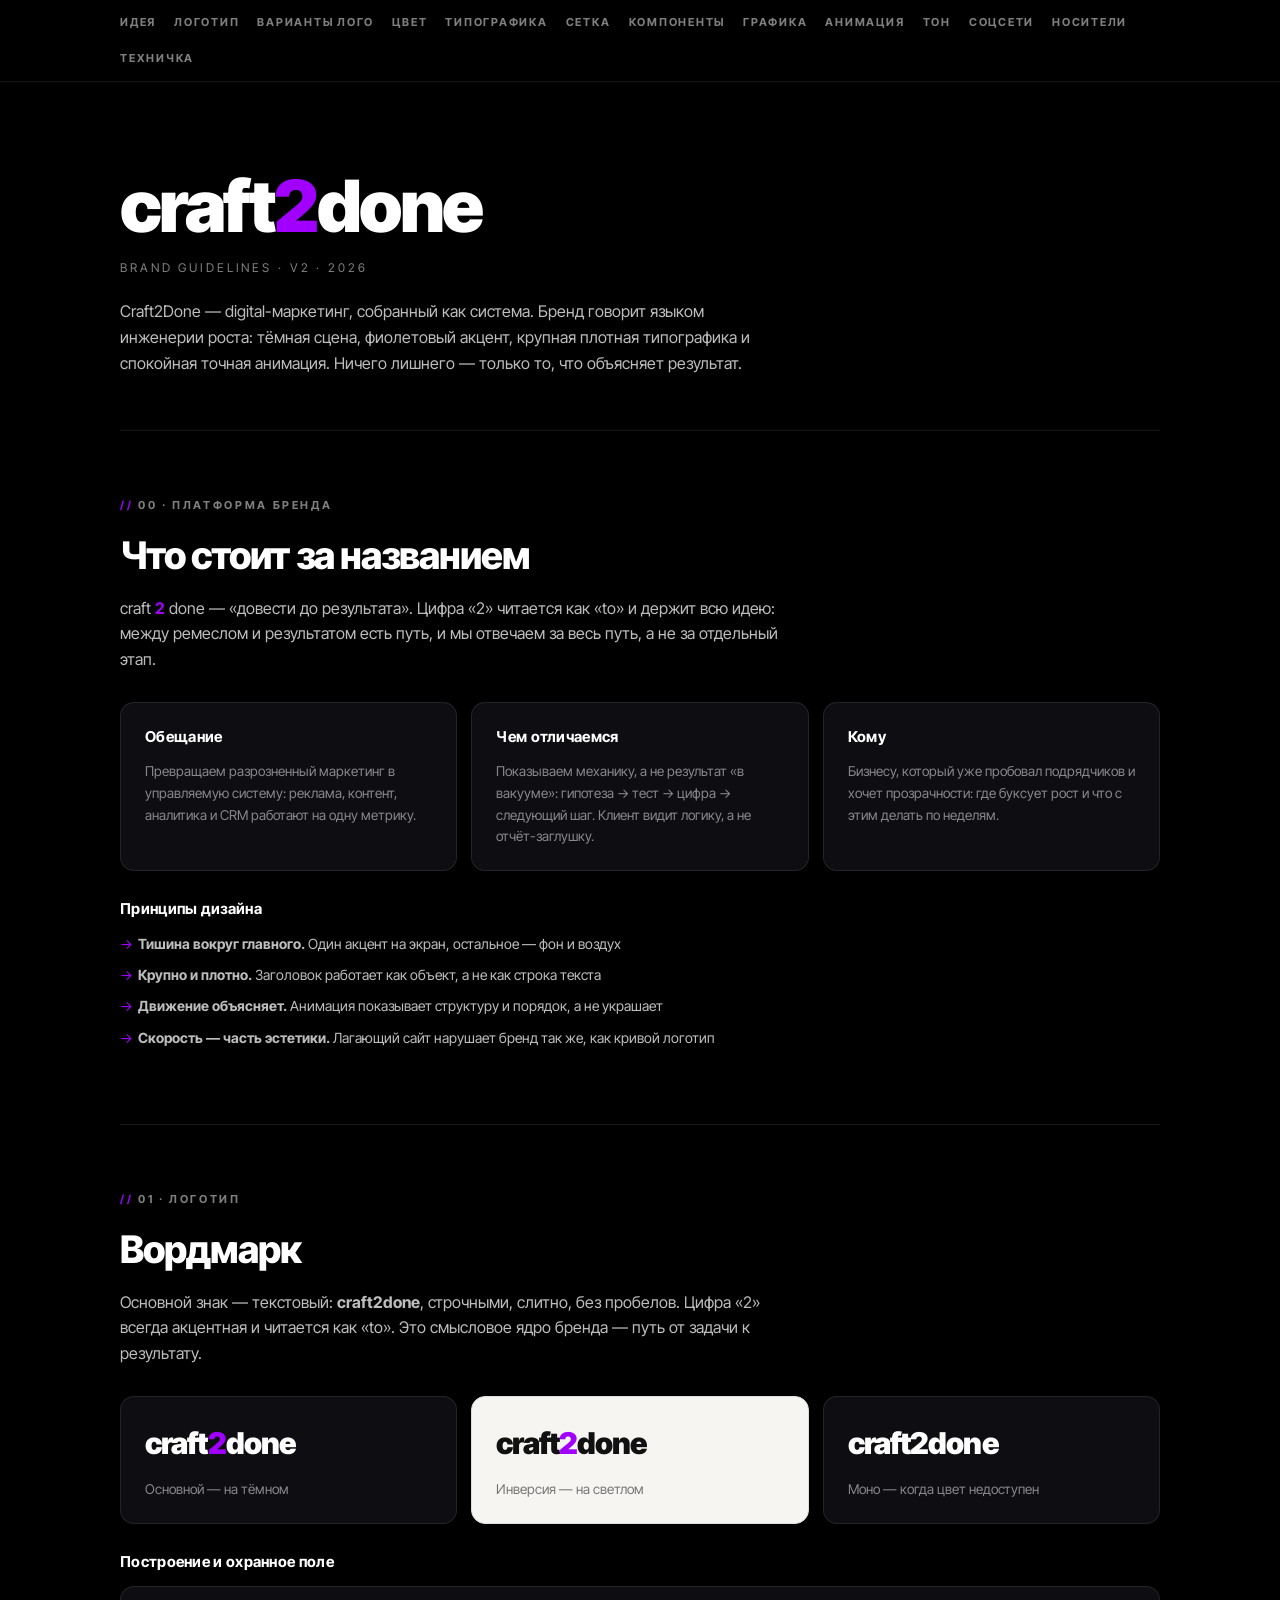
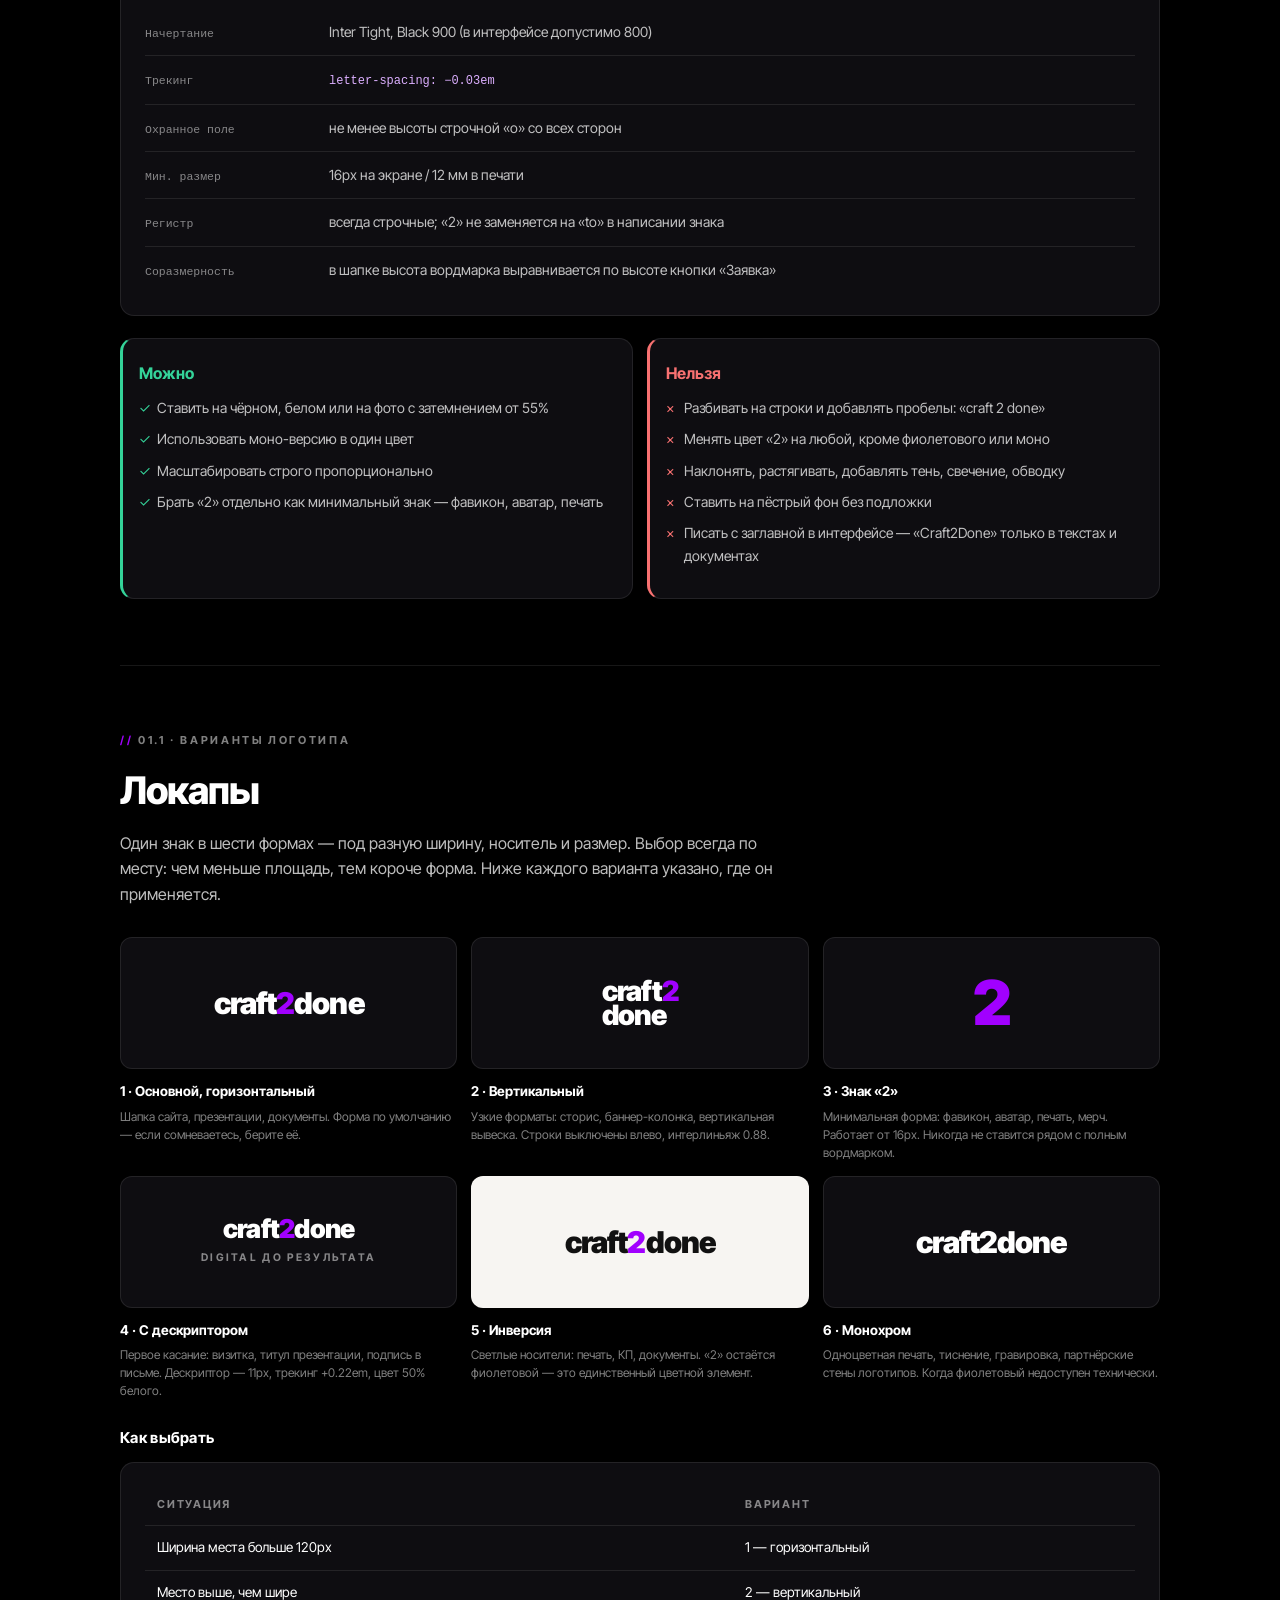
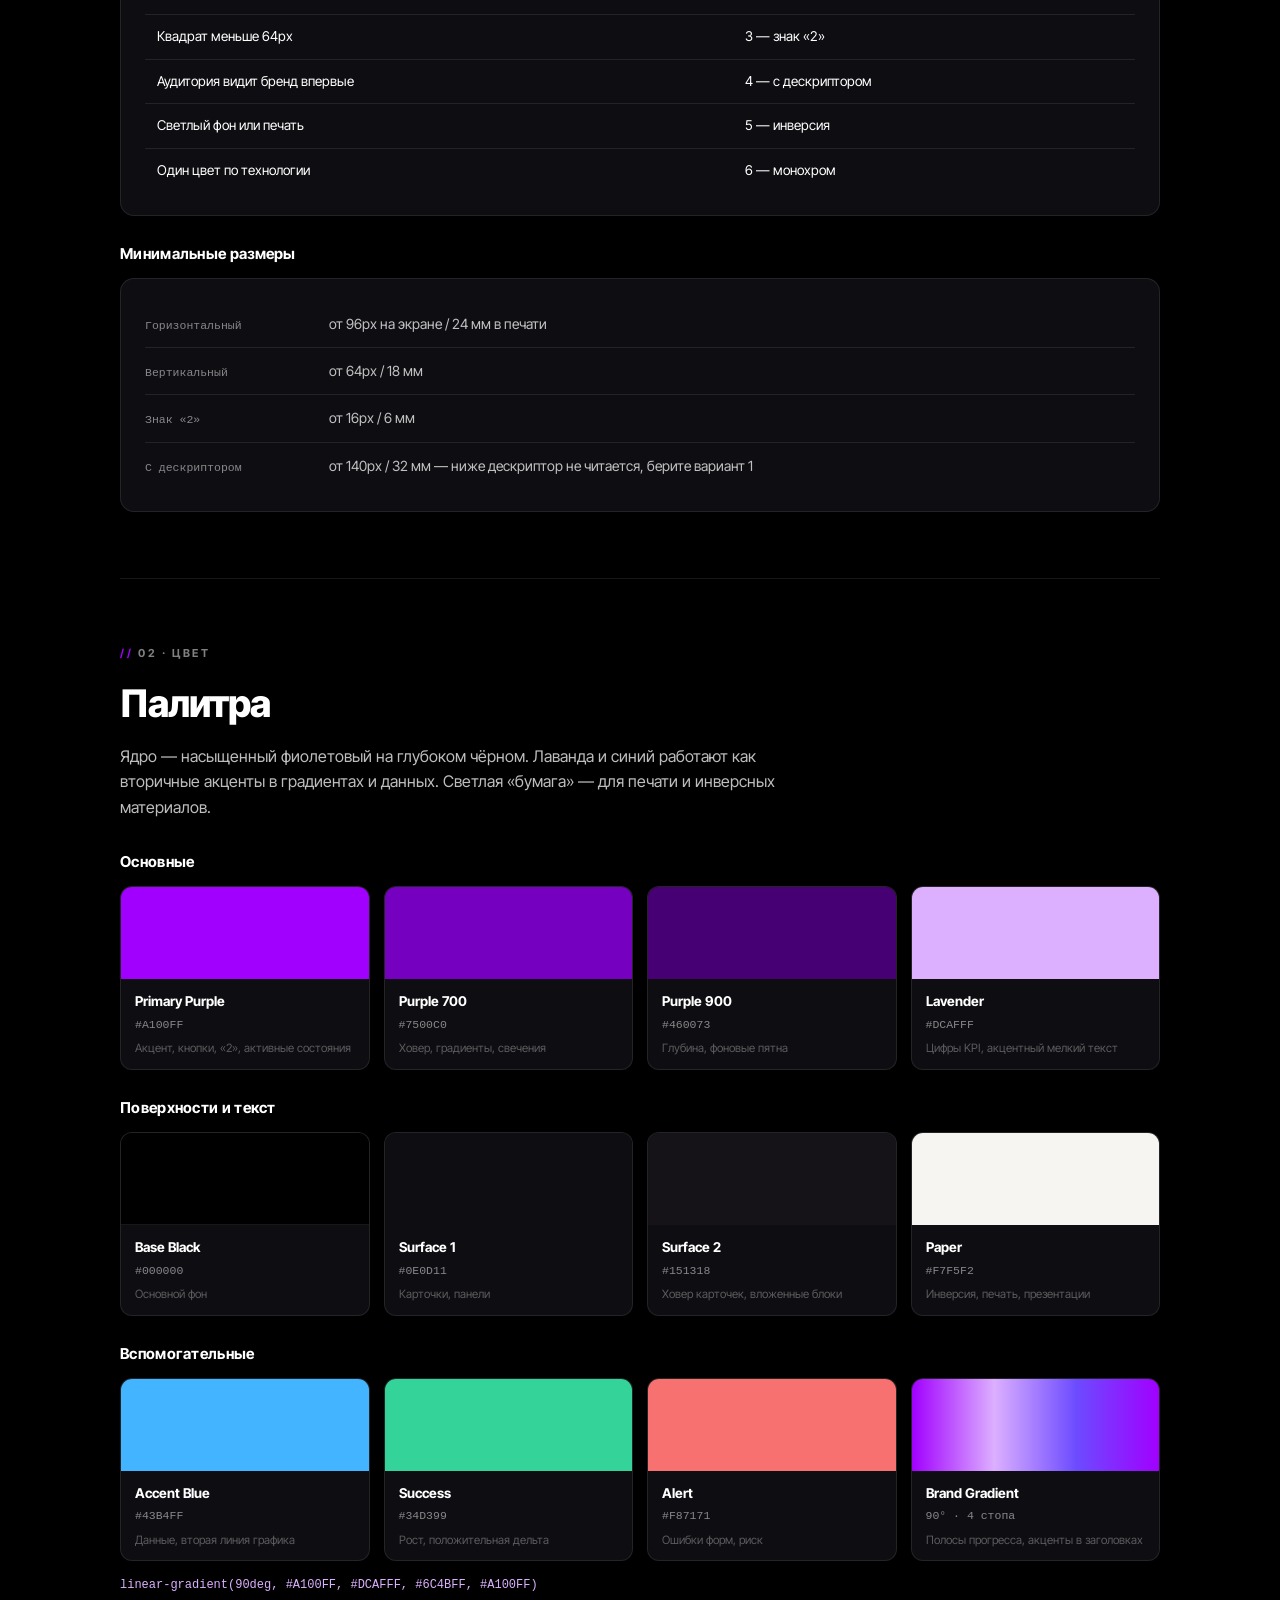
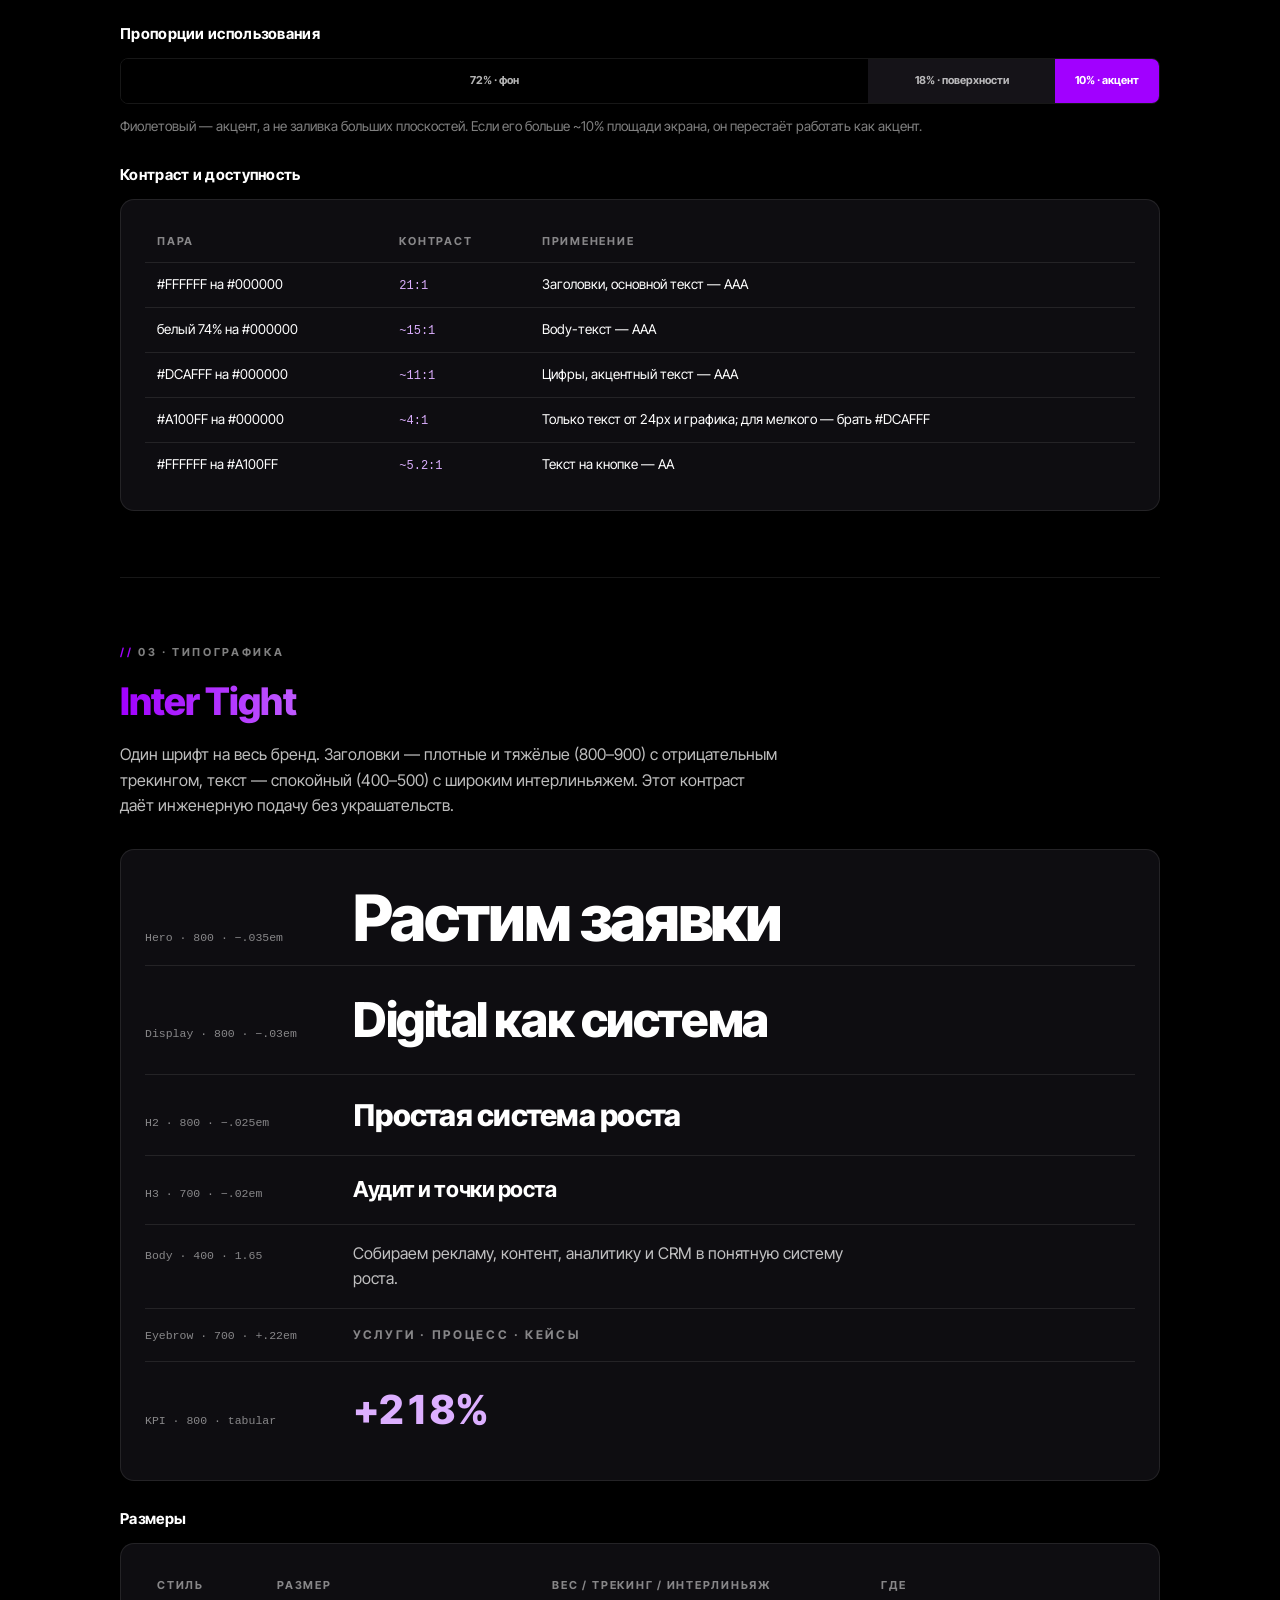
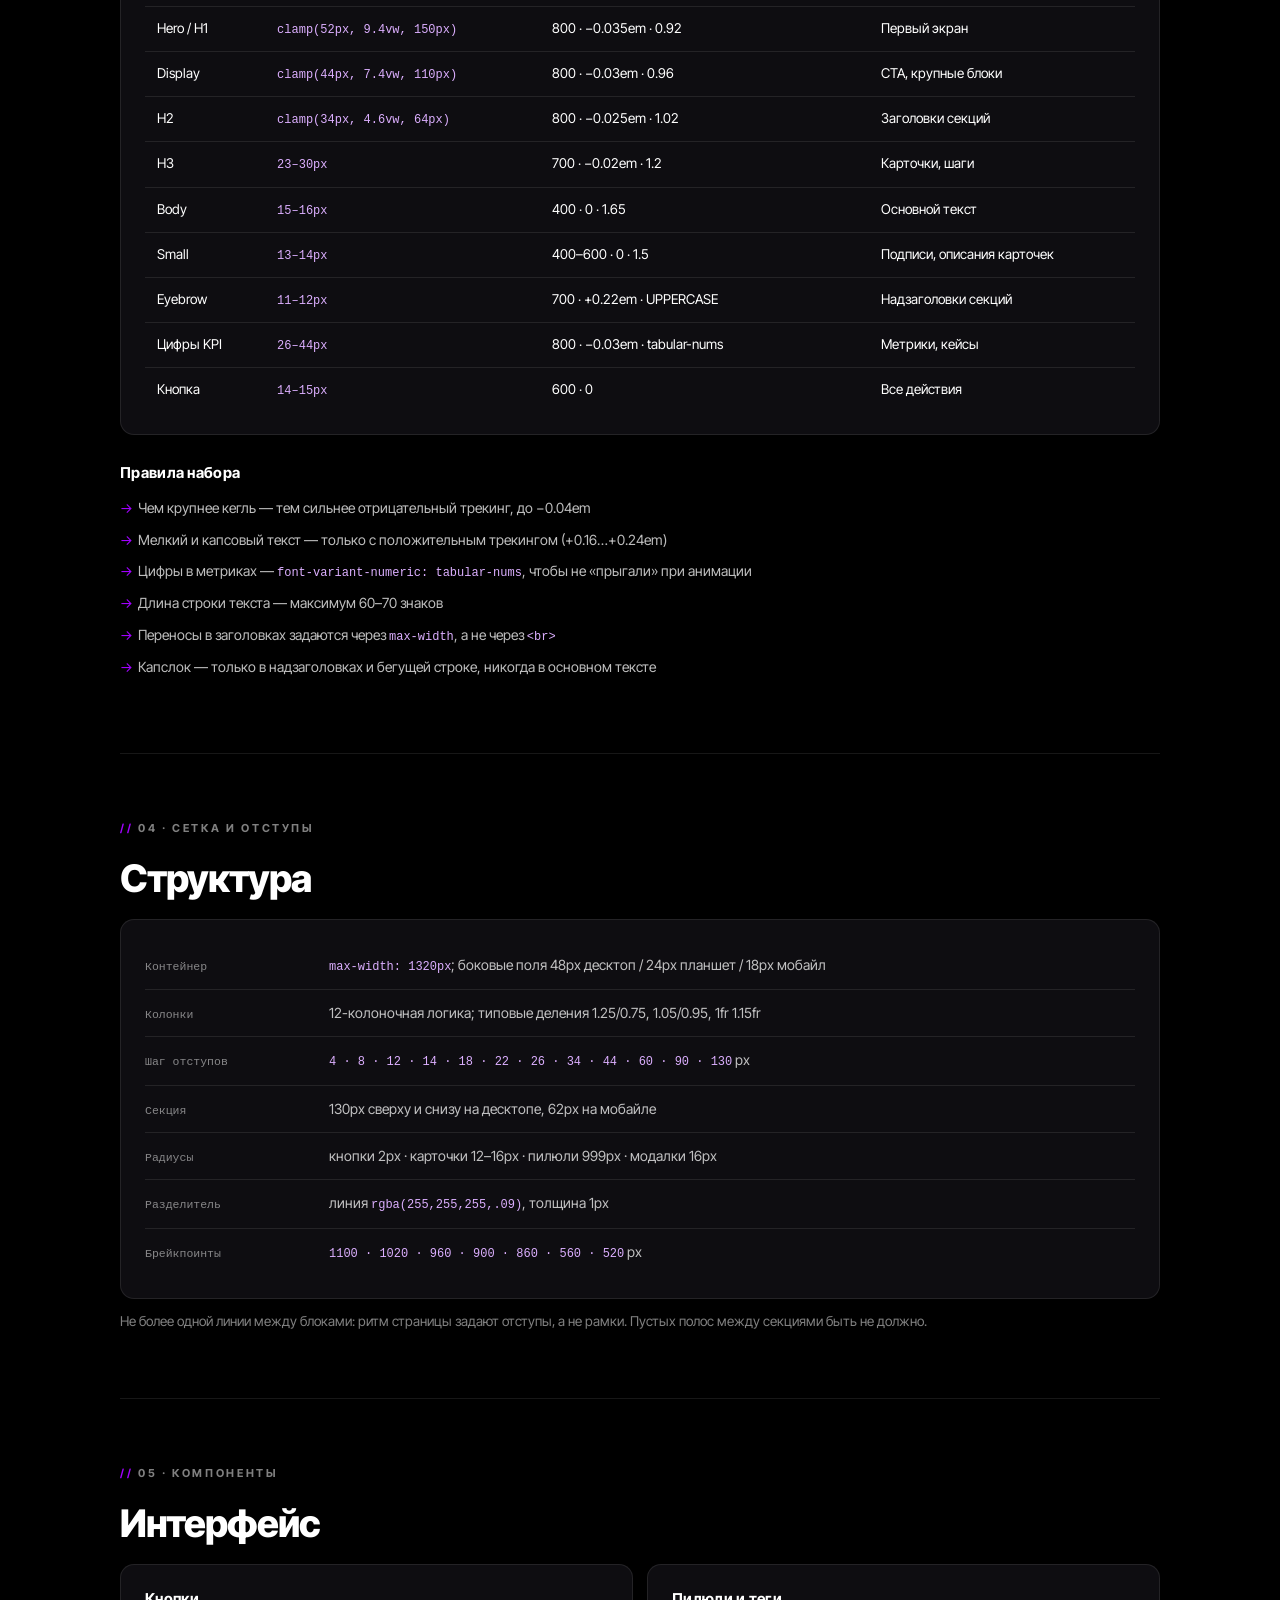
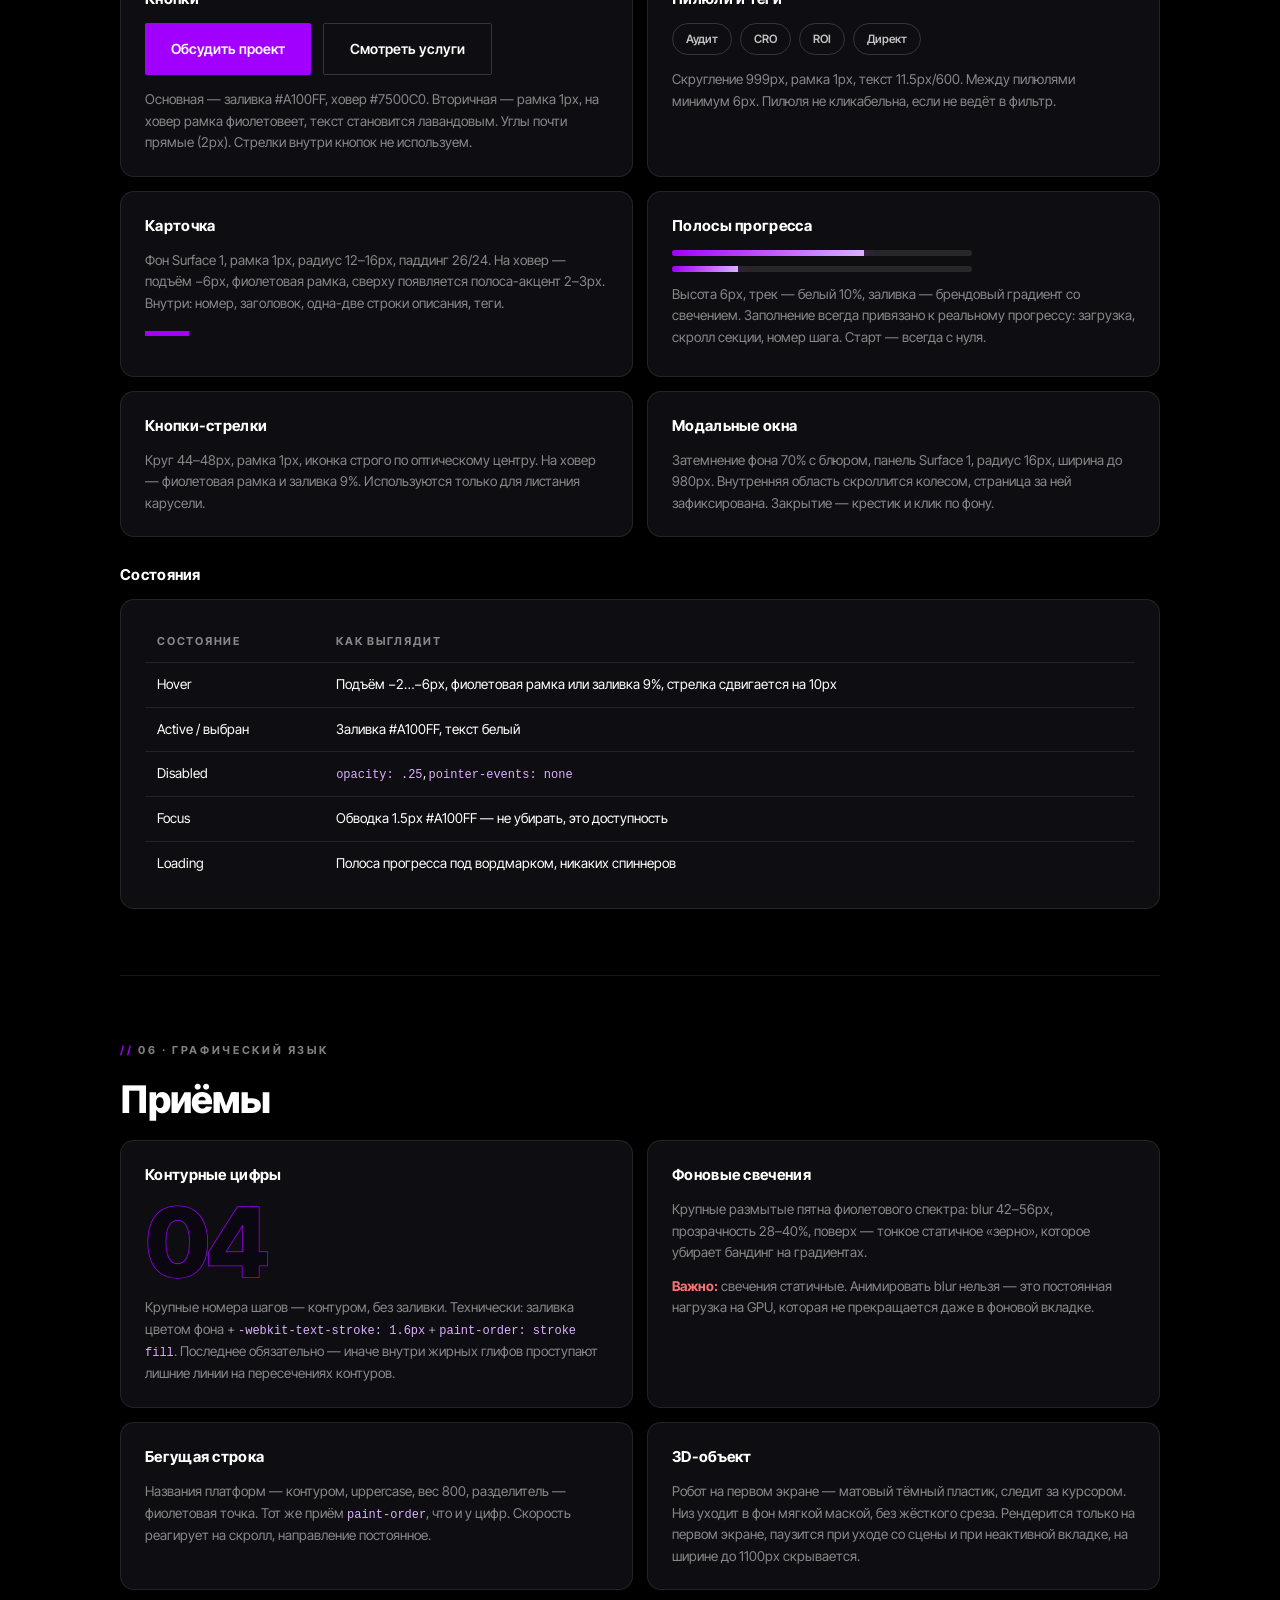
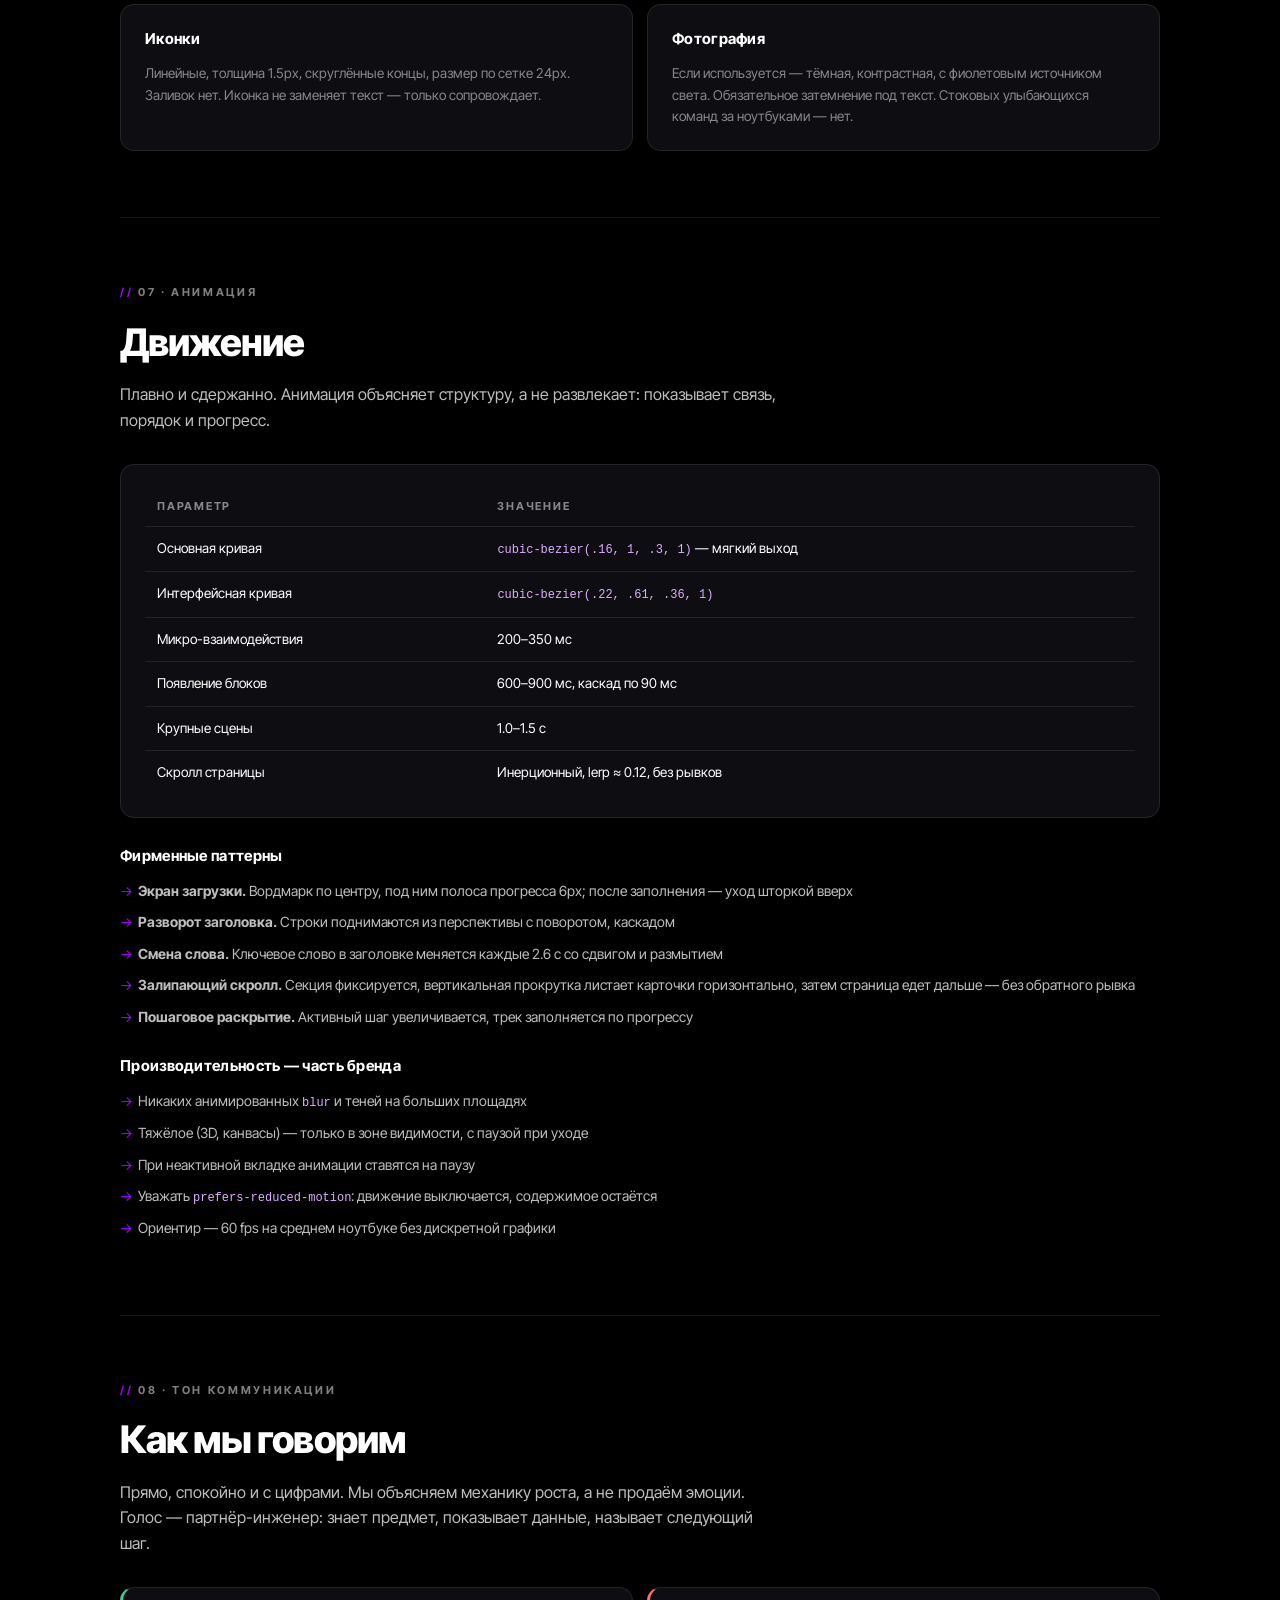
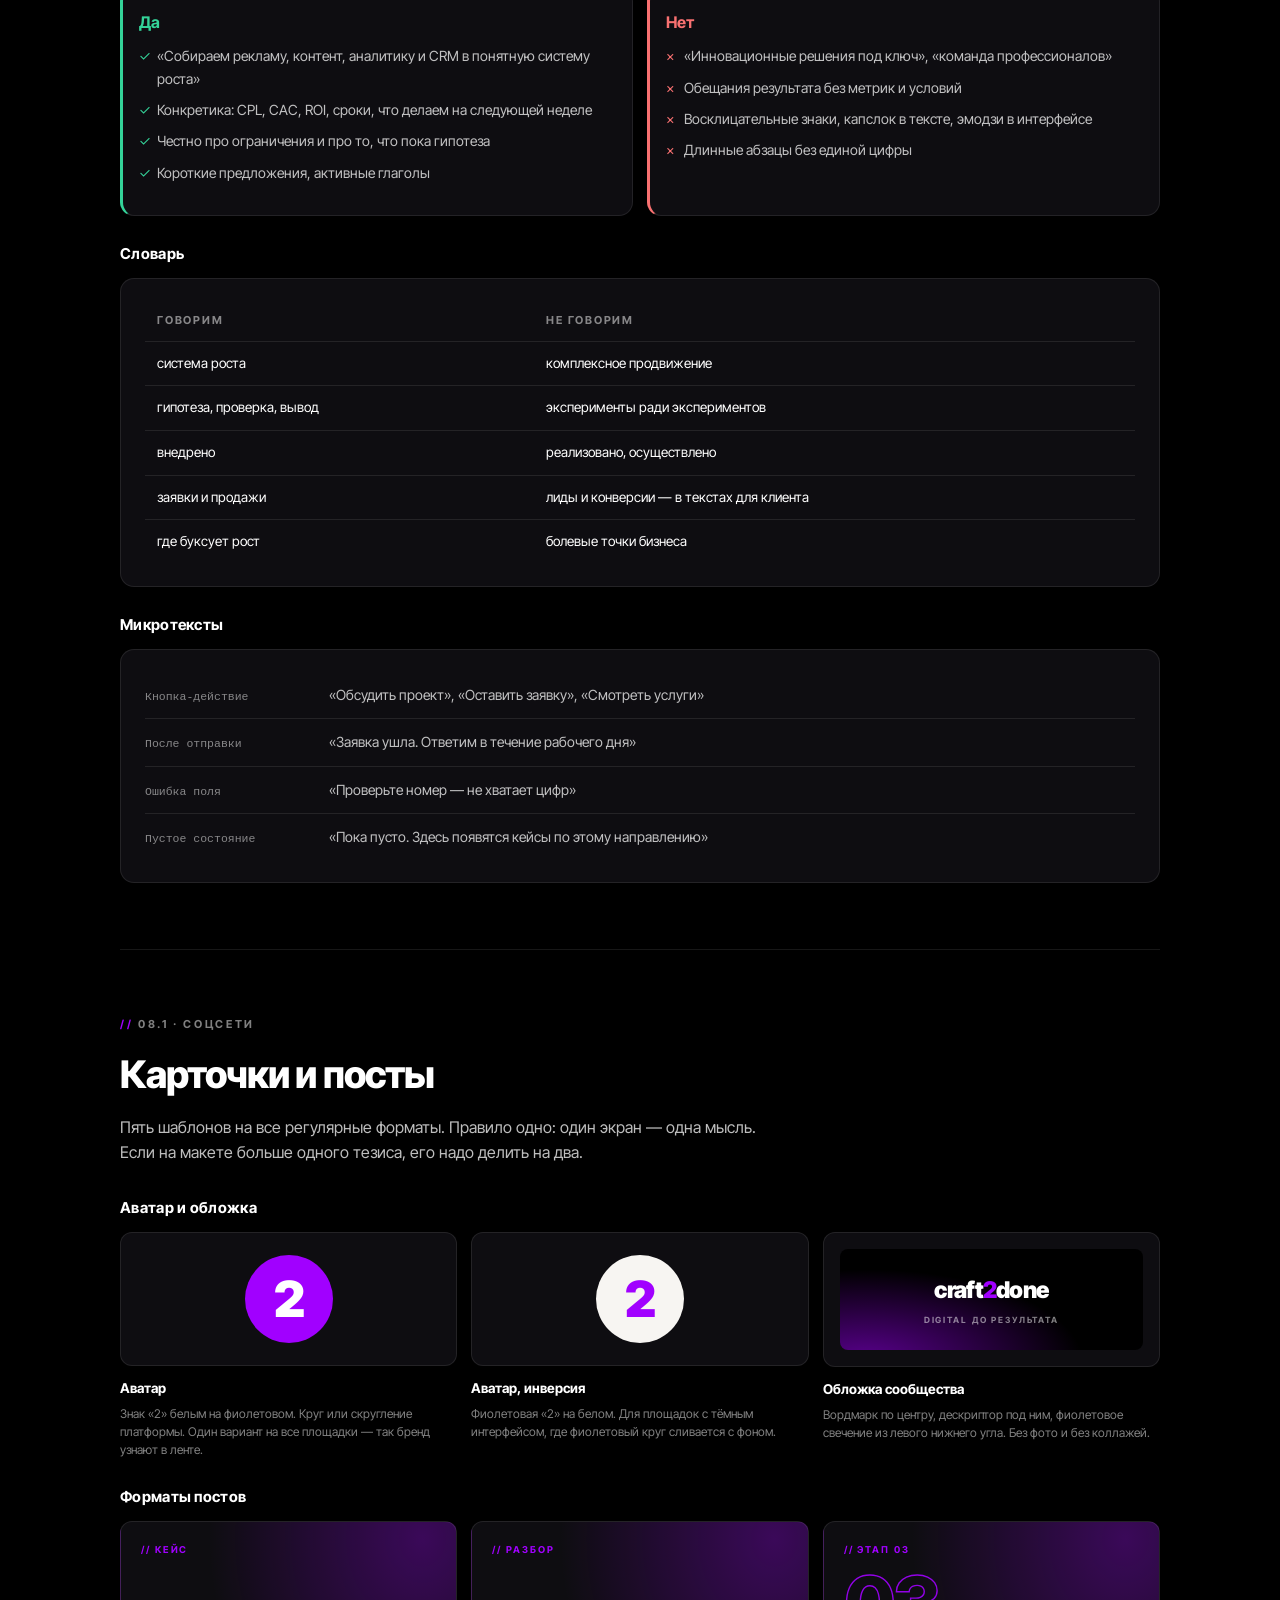
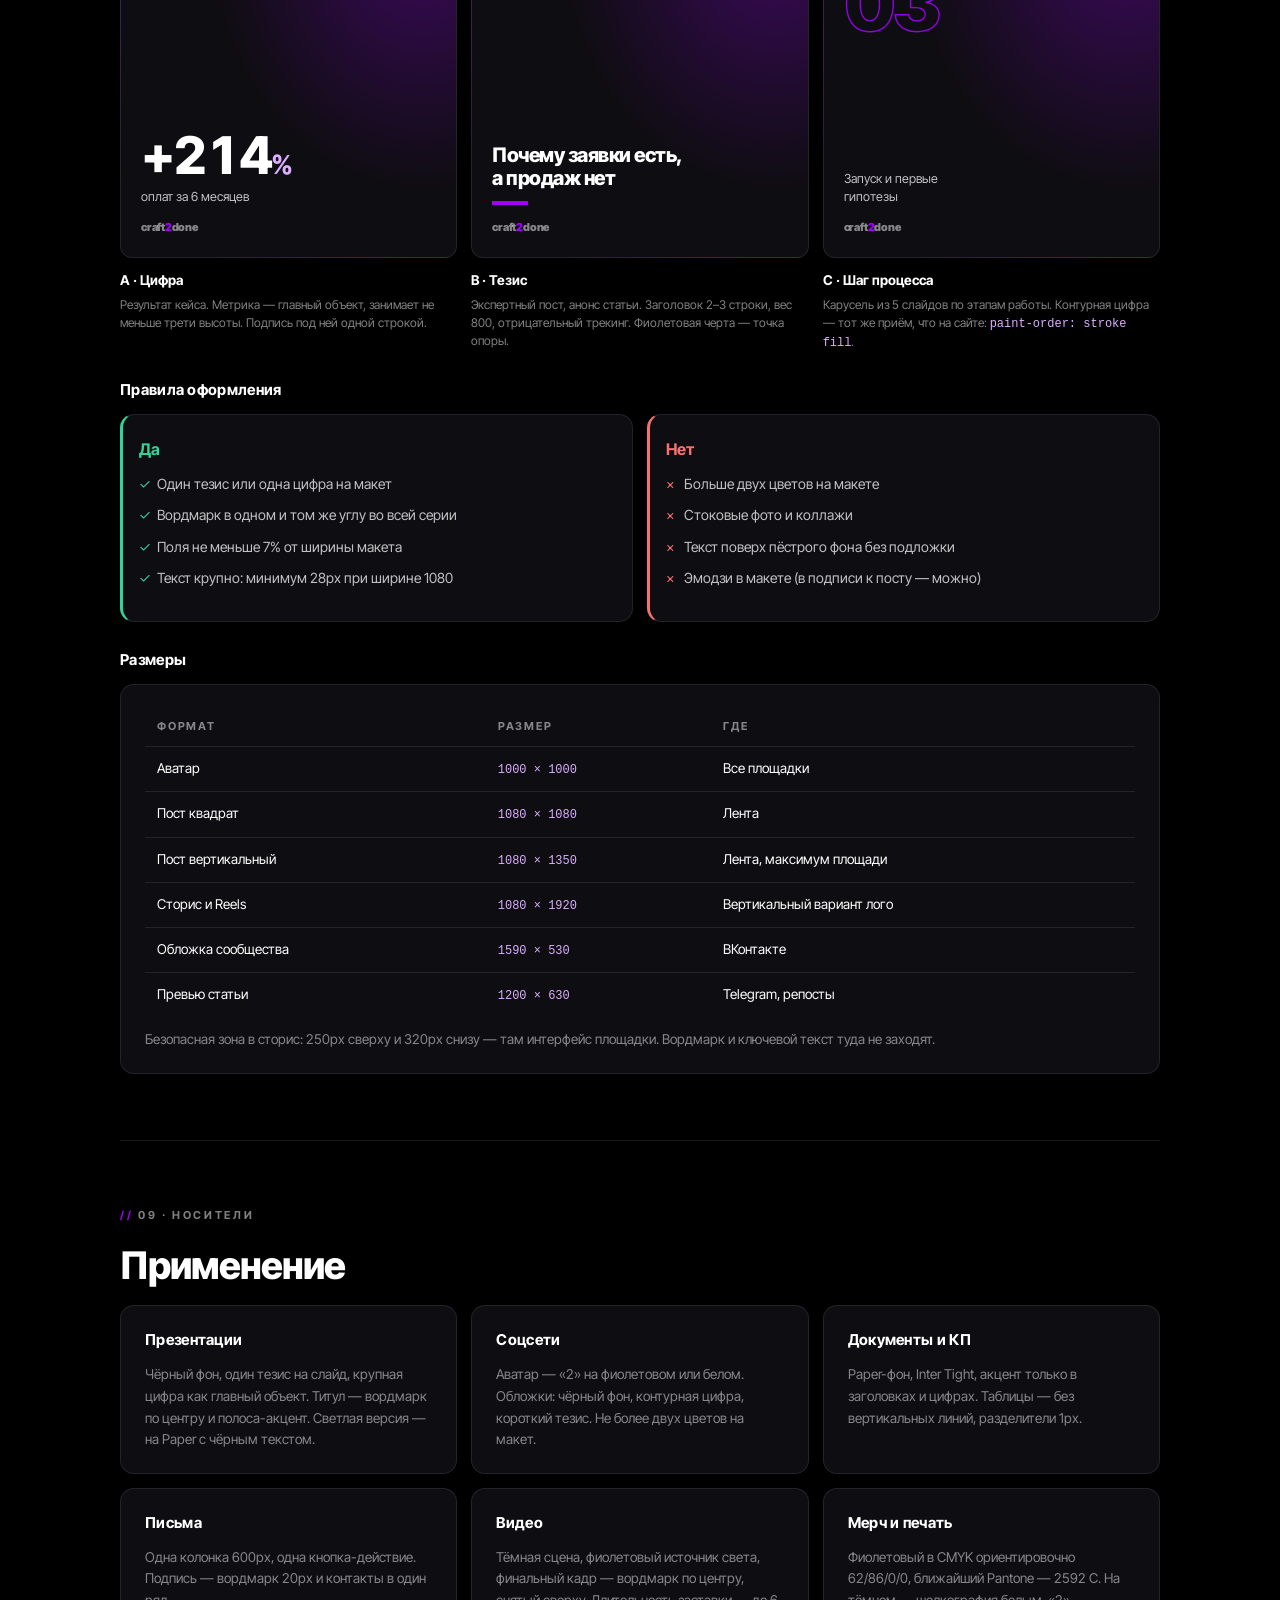
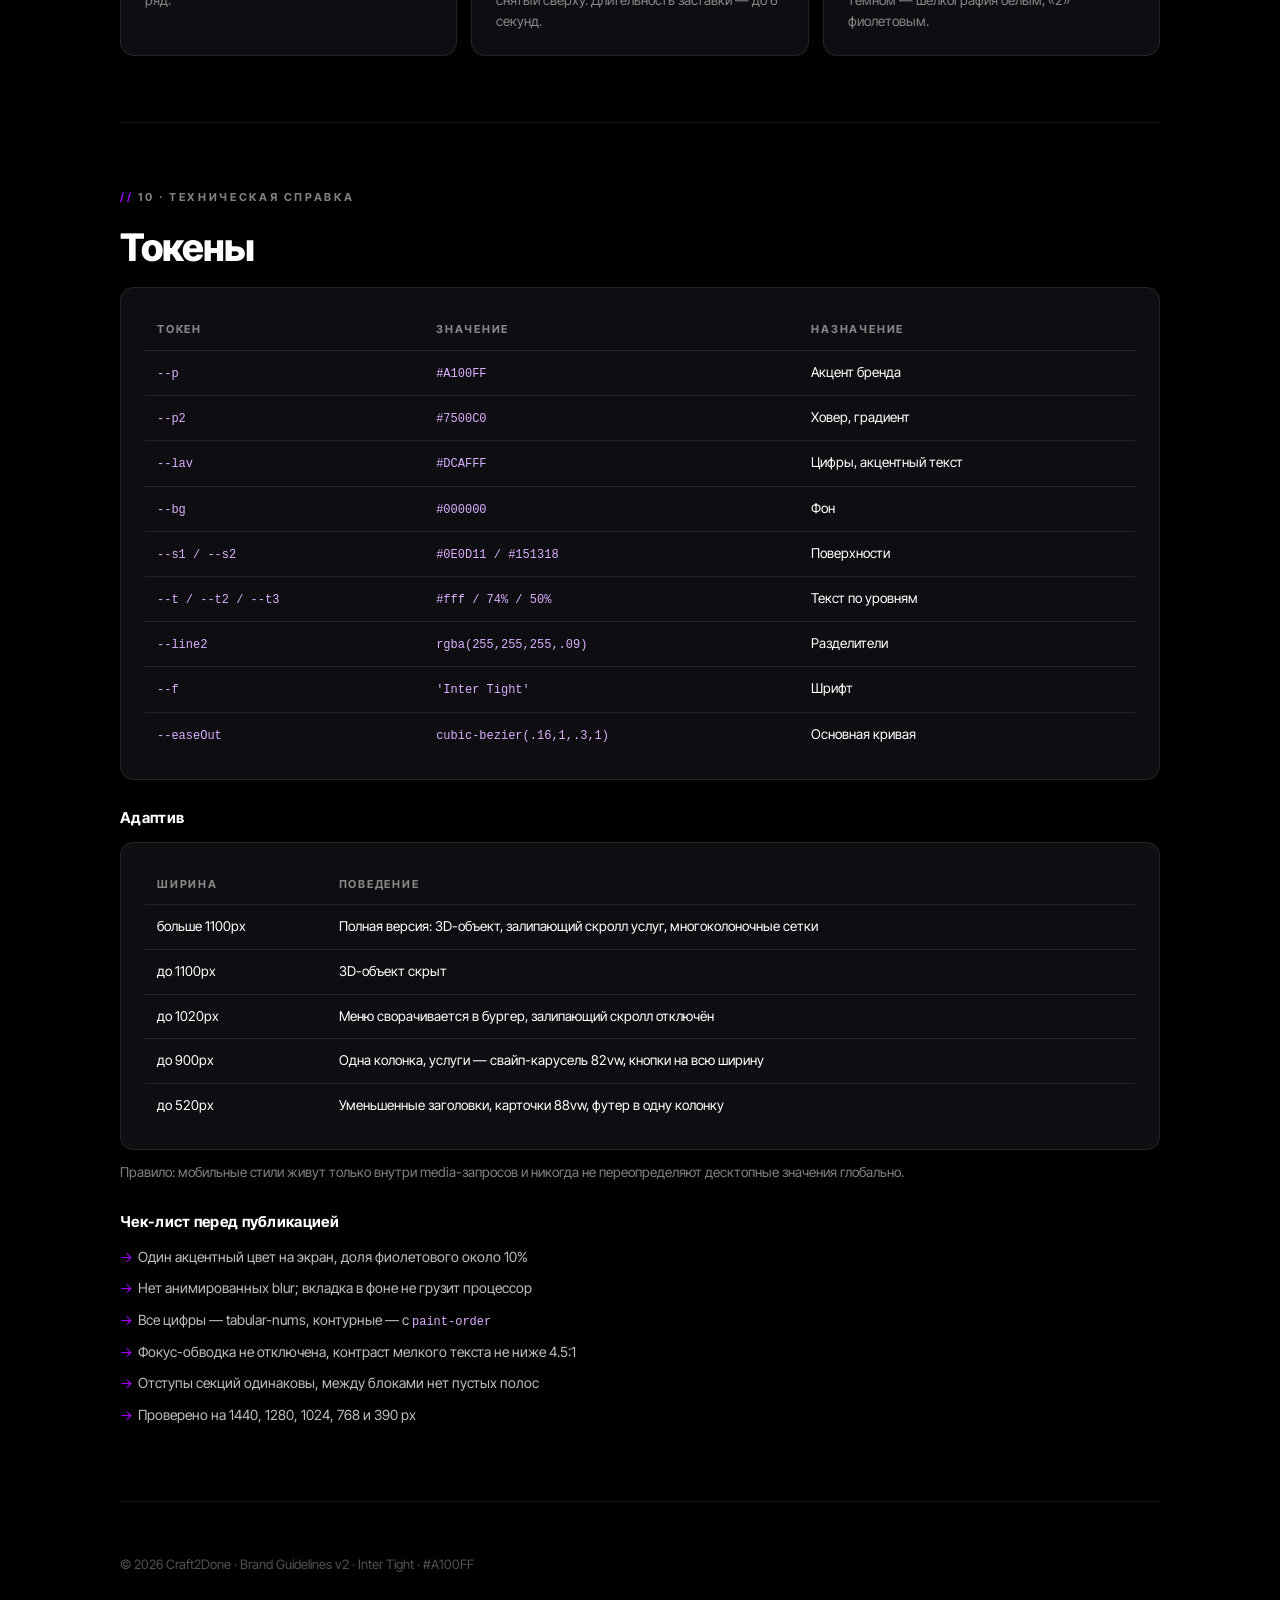
==== commit 05790858: "Mobile: fix horizontal overflow, tighten spacing; brandbook: logo lockups + social cards" ====
--- a/craft2done-brandbook.html
+++ b/craft2done-brandbook.html
@@ -88,14 +88,53 @@
 .prop{display:flex;height:46px;border-radius:8px;overflow:hidden;border:1px solid var(--line2)}
 .prop div{display:flex;align-items:center;justify-content:center;font-size:11px;font-weight:700;color:rgba(255,255,255,.7)}
 footer{padding:52px 0 70px;color:var(--t4);font-size:13px}
+
+/* ── варианты лого и соцсети ── */
+.lk b{display:block;font-size:13.5px;margin-top:12px}
+.lk i{display:block;font-style:normal;font-size:12px;color:var(--t3);margin-top:5px;line-height:1.5}
+.lk-box{border:1px solid var(--line2);border-radius:12px;background:var(--s1);min-height:132px;
+  display:flex;flex-direction:column;align-items:center;justify-content:center;gap:8px;padding:20px;text-align:center}
+.lk-word{font-size:30px;font-weight:900;letter-spacing:-.03em;line-height:1;color:#fff}
+.lk-word em{font-style:normal;color:var(--p)}
+.lk-stack{font-size:28px;font-weight:900;letter-spacing:-.03em;line-height:.88;color:#fff;text-align:left}
+.lk-stack span{display:block}
+.lk-stack em{font-style:normal;color:var(--p)}
+.lk-mark{font-size:62px;font-weight:900;color:var(--p);line-height:1;letter-spacing:-.04em}
+.lk-tag{font-size:10.5px;font-weight:700;letter-spacing:.22em;text-transform:uppercase;color:var(--t3)}
+
+.ava{width:88px;height:88px;border-radius:50%;background:var(--p);color:#fff;
+  display:flex;align-items:center;justify-content:center;font-size:50px;font-weight:900;letter-spacing:-.04em}
+.ava.inv{background:var(--paper);color:var(--p)}
+
+.cover{width:100%;aspect-ratio:3/1;border-radius:8px;position:relative;overflow:hidden;
+  background:radial-gradient(120% 150% at 8% 110%, rgba(161,0,255,.55), rgba(0,0,0,0) 60%), #000;
+  display:flex;flex-direction:column;align-items:center;justify-content:center;gap:5px}
+.cover-w{font-size:23px;font-weight:900;letter-spacing:-.03em;color:#fff}
+.cover-w em{font-style:normal;color:var(--p)}
+.cover-s{font-size:8.5px;font-weight:700;letter-spacing:.22em;text-transform:uppercase;color:var(--t3)}
+
+.post{aspect-ratio:1;border:1px solid var(--line2);border-radius:12px;padding:20px;
+  background:radial-gradient(110% 130% at 90% 5%, rgba(161,0,255,.3), rgba(0,0,0,0) 58%), var(--s1);
+  display:flex;flex-direction:column}
+.post-k{font-size:9.5px;font-weight:700;letter-spacing:.2em;color:var(--p)}
+.post-num{font-size:52px;font-weight:800;letter-spacing:-.04em;line-height:1;margin-top:auto;
+  font-variant-numeric:tabular-nums;color:#fff}
+.post-num small{font-size:26px;color:var(--lav)}
+.post-t{font-size:12.5px;color:var(--t2);margin-top:6px;line-height:1.4}
+.post-h{font-size:20px;font-weight:800;letter-spacing:-.025em;line-height:1.12;margin-top:auto;color:#fff}
+.post-l{width:36px;height:4px;background:var(--p);margin-top:12px}
+.post-o{font-size:76px;font-weight:800;letter-spacing:-.04em;line-height:.9;margin-top:12px;
+  color:transparent;-webkit-text-stroke:1.4px rgba(161,0,255,.9);paint-order:stroke fill}
+.post-f{font-size:11px;font-weight:900;letter-spacing:-.02em;color:var(--t3);margin-top:14px}
+.post-f em{font-style:normal;color:var(--p)}
 </style>
 </head>
 <body>
 
 <nav class="tocbar"><div class="wrap">
-  <a href="#idea">Идея</a><a href="#logo">Логотип</a><a href="#color">Цвет</a><a href="#type">Типографика</a>
+  <a href="#idea">Идея</a><a href="#logo">Логотип</a><a href="#lockups">Варианты лого</a><a href="#color">Цвет</a><a href="#type">Типографика</a>
   <a href="#layout">Сетка</a><a href="#ui">Компоненты</a><a href="#graphics">Графика</a>
-  <a href="#motion">Анимация</a><a href="#voice">Тон</a><a href="#apply">Носители</a><a href="#tech">Техничка</a>
+  <a href="#motion">Анимация</a><a href="#voice">Тон</a><a href="#social">Соцсети</a><a href="#apply">Носители</a><a href="#tech">Техничка</a>
 </div></nav>
 
 <div class="wrap">
@@ -166,6 +205,74 @@
   </div>
 </section>
 
+<!-- ВАРИАНТЫ ЛОГО -->
+<section id="lockups">
+  <div class="eyebrow">01.1 · Варианты логотипа</div>
+  <h2>Локапы</h2>
+  <p class="lead">Один знак в шести формах — под разную ширину, носитель и размер. Выбор всегда по месту: чем меньше площадь, тем короче форма. Ниже каждого варианта указано, где он применяется.</p>
+
+  <div class="grid g3">
+
+    <div class="lk">
+      <div class="lk-box"><div class="lk-word">craft<em>2</em>done</div></div>
+      <b>1 · Основной, горизонтальный</b>
+      <i>Шапка сайта, презентации, документы. Форма по умолчанию — если сомневаетесь, берите её.</i>
+    </div>
+
+    <div class="lk">
+      <div class="lk-box"><div class="lk-stack"><span>craft<em>2</em></span><span>done</span></div></div>
+      <b>2 · Вертикальный</b>
+      <i>Узкие форматы: сторис, баннер-колонка, вертикальная вывеска. Строки выключены влево, интерлиньяж 0.88.</i>
+    </div>
+
+    <div class="lk">
+      <div class="lk-box"><div class="lk-mark">2</div></div>
+      <b>3 · Знак «2»</b>
+      <i>Минимальная форма: фавикон, аватар, печать, мерч. Работает от 16px. Никогда не ставится рядом с полным вордмарком.</i>
+    </div>
+
+    <div class="lk">
+      <div class="lk-box"><div class="lk-word" style="font-size:26px">craft<em>2</em>done</div><div class="lk-tag">digital до результата</div></div>
+      <b>4 · С дескриптором</b>
+      <i>Первое касание: визитка, титул презентации, подпись в письме. Дескриптор — 11px, трекинг +0.22em, цвет 50% белого.</i>
+    </div>
+
+    <div class="lk">
+      <div class="lk-box" style="background:var(--paper)"><div class="lk-word" style="color:#111">craft<em style="color:var(--p)">2</em>done</div></div>
+      <b>5 · Инверсия</b>
+      <i>Светлые носители: печать, КП, документы. «2» остаётся фиолетовой — это единственный цветной элемент.</i>
+    </div>
+
+    <div class="lk">
+      <div class="lk-box"><div class="lk-word" style="color:#fff">craft<em style="color:#fff">2</em>done</div></div>
+      <b>6 · Монохром</b>
+      <i>Одноцветная печать, тиснение, гравировка, партнёрские стены логотипов. Когда фиолетовый недоступен технически.</i>
+    </div>
+
+  </div>
+
+  <h3>Как выбрать</h3>
+  <div class="card">
+    <table>
+      <tr><th>Ситуация</th><th>Вариант</th></tr>
+      <tr><td>Ширина места больше 120px</td><td>1 — горизонтальный</td></tr>
+      <tr><td>Место выше, чем шире</td><td>2 — вертикальный</td></tr>
+      <tr><td>Квадрат меньше 64px</td><td>3 — знак «2»</td></tr>
+      <tr><td>Аудитория видит бренд впервые</td><td>4 — с дескриптором</td></tr>
+      <tr><td>Светлый фон или печать</td><td>5 — инверсия</td></tr>
+      <tr><td>Один цвет по технологии</td><td>6 — монохром</td></tr>
+    </table>
+  </div>
+
+  <h3>Минимальные размеры</h3>
+  <div class="card">
+    <div class="spec"><span class="k">Горизонтальный</span><span class="v">от 96px на экране / 24 мм в печати</span></div>
+    <div class="spec"><span class="k">Вертикальный</span><span class="v">от 64px / 18 мм</span></div>
+    <div class="spec"><span class="k">Знак «2»</span><span class="v">от 16px / 6 мм</span></div>
+    <div class="spec"><span class="k">С дескриптором</span><span class="v">от 140px / 32 мм — ниже дескриптор не читается, берите вариант 1</span></div>
+  </div>
+</section>
+
 <!-- ЦВЕТ -->
 <section id="color">
   <div class="eyebrow">02 · Цвет</div>
@@ -458,6 +565,100 @@
   </div>
 </section>
 
+<!-- СОЦСЕТИ -->
+<section id="social">
+  <div class="eyebrow">08.1 · Соцсети</div>
+  <h2>Карточки и посты</h2>
+  <p class="lead">Пять шаблонов на все регулярные форматы. Правило одно: один экран — одна мысль. Если на макете больше одного тезиса, его надо делить на два.</p>
+
+  <h3>Аватар и обложка</h3>
+  <div class="grid g3">
+    <div class="lk">
+      <div class="lk-box" style="padding:22px"><div class="ava">2</div></div>
+      <b>Аватар</b>
+      <i>Знак «2» белым на фиолетовом. Круг или скругление платформы. Один вариант на все площадки — так бренд узнают в ленте.</i>
+    </div>
+    <div class="lk">
+      <div class="lk-box" style="padding:22px"><div class="ava inv">2</div></div>
+      <b>Аватар, инверсия</b>
+      <i>Фиолетовая «2» на белом. Для площадок с тёмным интерфейсом, где фиолетовый круг сливается с фоном.</i>
+    </div>
+    <div class="lk">
+      <div class="lk-box" style="padding:16px"><div class="cover"><span class="cover-w">craft<em>2</em>done</span><span class="cover-s">digital до результата</span></div></div>
+      <b>Обложка сообщества</b>
+      <i>Вордмарк по центру, дескриптор под ним, фиолетовое свечение из левого нижнего угла. Без фото и без коллажей.</i>
+    </div>
+  </div>
+
+  <h3>Форматы постов</h3>
+  <div class="grid g3">
+
+    <div class="lk">
+      <div class="post">
+        <span class="post-k">// КЕЙС</span>
+        <div class="post-num">+214<small>%</small></div>
+        <div class="post-t">оплат за 6 месяцев</div>
+        <div class="post-f">craft<em>2</em>done</div>
+      </div>
+      <b>A · Цифра</b>
+      <i>Результат кейса. Метрика — главный объект, занимает не меньше трети высоты. Подпись под ней одной строкой.</i>
+    </div>
+
+    <div class="lk">
+      <div class="post">
+        <span class="post-k">// РАЗБОР</span>
+        <div class="post-h">Почему заявки есть,<br>а продаж нет</div>
+        <div class="post-l"></div>
+        <div class="post-f">craft<em>2</em>done</div>
+      </div>
+      <b>B · Тезис</b>
+      <i>Экспертный пост, анонс статьи. Заголовок 2–3 строки, вес 800, отрицательный трекинг. Фиолетовая черта — точка опоры.</i>
+    </div>
+
+    <div class="lk">
+      <div class="post">
+        <span class="post-k">// ЭТАП 03</span>
+        <div class="post-o">03</div>
+        <div class="post-t" style="margin-top:auto">Запуск и первые<br>гипотезы</div>
+        <div class="post-f">craft<em>2</em>done</div>
+      </div>
+      <b>C · Шаг процесса</b>
+      <i>Карусель из 5 слайдов по этапам работы. Контурная цифра — тот же приём, что на сайте: <code>paint-order: stroke fill</code>.</i>
+    </div>
+
+  </div>
+
+  <h3>Правила оформления</h3>
+  <div class="grid g2">
+    <div class="card do"><b style="color:var(--ok)">Да</b><ul class="list" style="margin-top:10px">
+      <li>Один тезис или одна цифра на макет</li>
+      <li>Вордмарк в одном и том же углу во всей серии</li>
+      <li>Поля не меньше 7% от ширины макета</li>
+      <li>Текст крупно: минимум 28px при ширине 1080</li>
+    </ul></div>
+    <div class="card dont"><b style="color:var(--warn)">Нет</b><ul class="list" style="margin-top:10px">
+      <li>Больше двух цветов на макете</li>
+      <li>Стоковые фото и коллажи</li>
+      <li>Текст поверх пёстрого фона без подложки</li>
+      <li>Эмодзи в макете (в подписи к посту — можно)</li>
+    </ul></div>
+  </div>
+
+  <h3>Размеры</h3>
+  <div class="card">
+    <table>
+      <tr><th>Формат</th><th>Размер</th><th>Где</th></tr>
+      <tr><td>Аватар</td><td><code>1000 × 1000</code></td><td>Все площадки</td></tr>
+      <tr><td>Пост квадрат</td><td><code>1080 × 1080</code></td><td>Лента</td></tr>
+      <tr><td>Пост вертикальный</td><td><code>1080 × 1350</code></td><td>Лента, максимум площади</td></tr>
+      <tr><td>Сторис и Reels</td><td><code>1080 × 1920</code></td><td>Вертикальный вариант лого</td></tr>
+      <tr><td>Обложка сообщества</td><td><code>1590 × 530</code></td><td>ВКонтакте</td></tr>
+      <tr><td>Превью статьи</td><td><code>1200 × 630</code></td><td>Telegram, репосты</td></tr>
+    </table>
+    <p class="note">Безопасная зона в сторис: 250px сверху и 320px снизу — там интерфейс площадки. Вордмарк и ключевой текст туда не заходят.</p>
+  </div>
+</section>
+
 <!-- НОСИТЕЛИ -->
 <section id="apply">
   <div class="eyebrow">09 · Носители</div>
